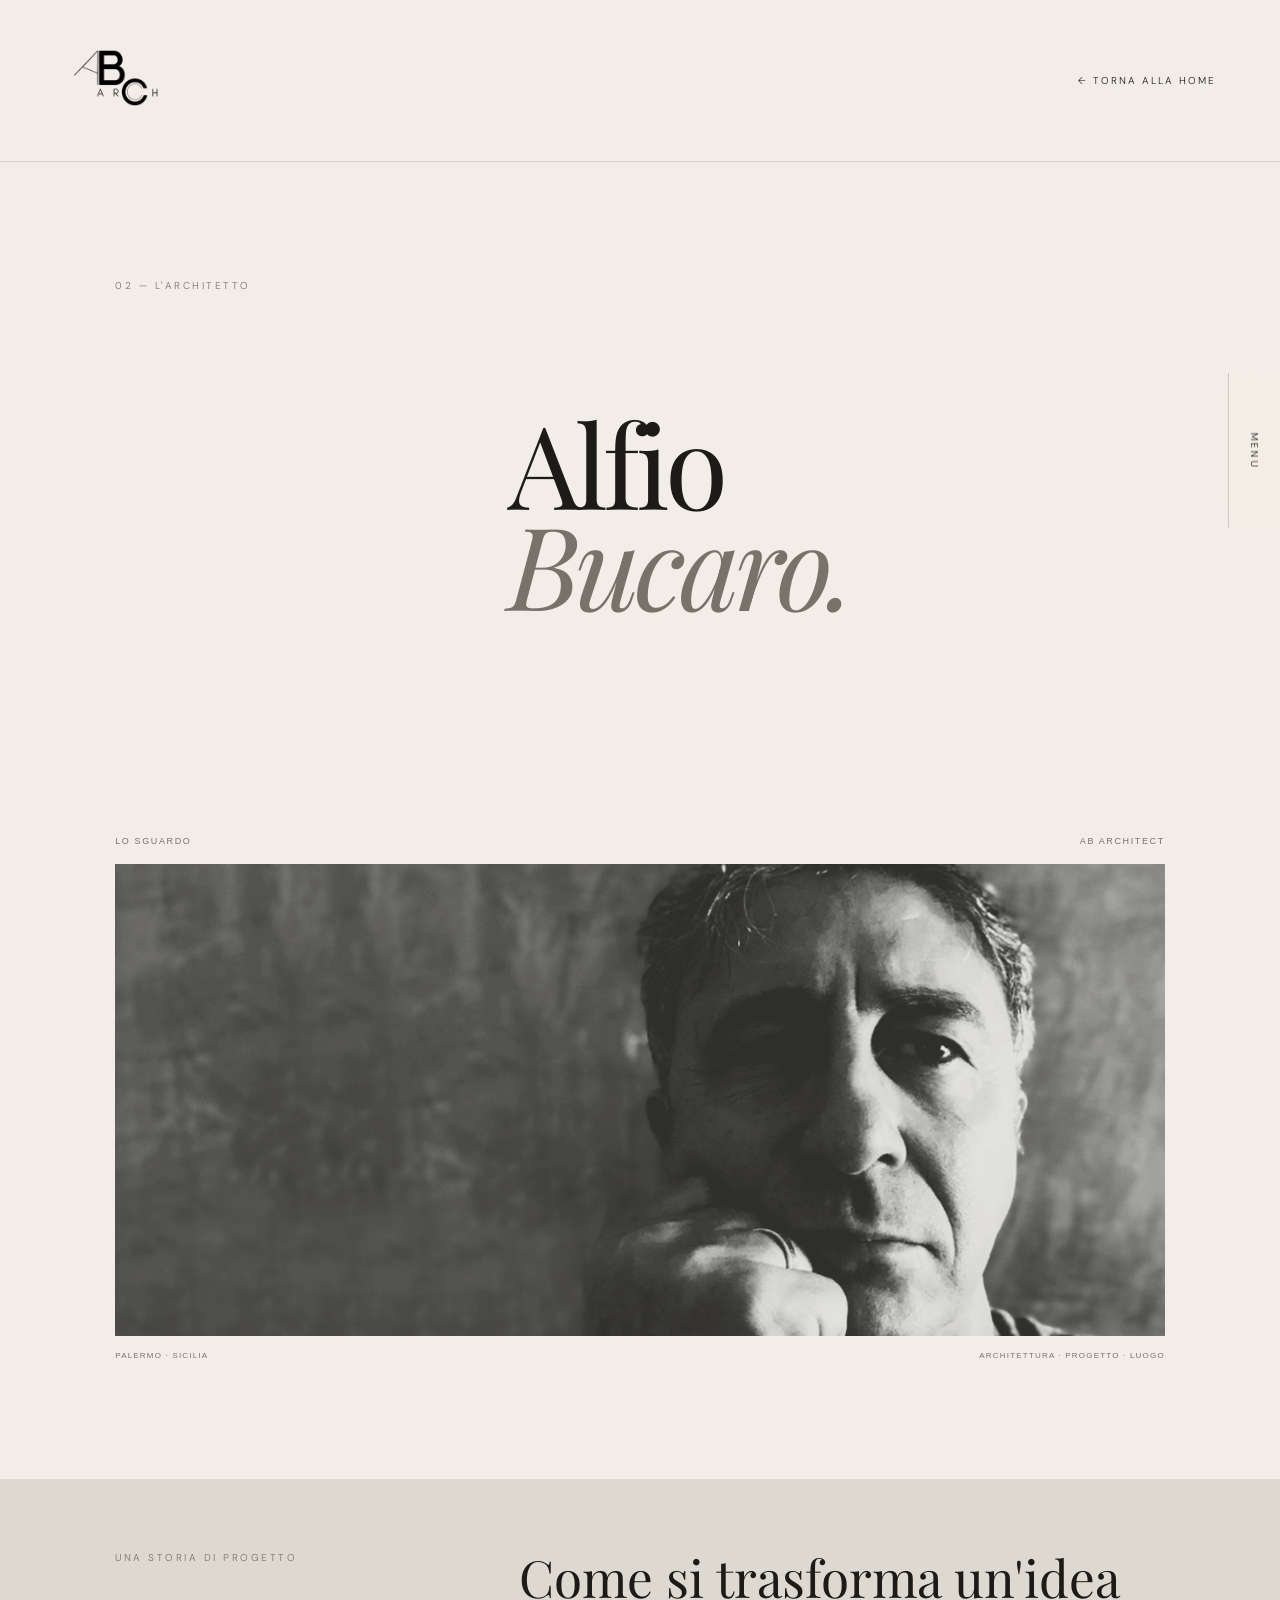
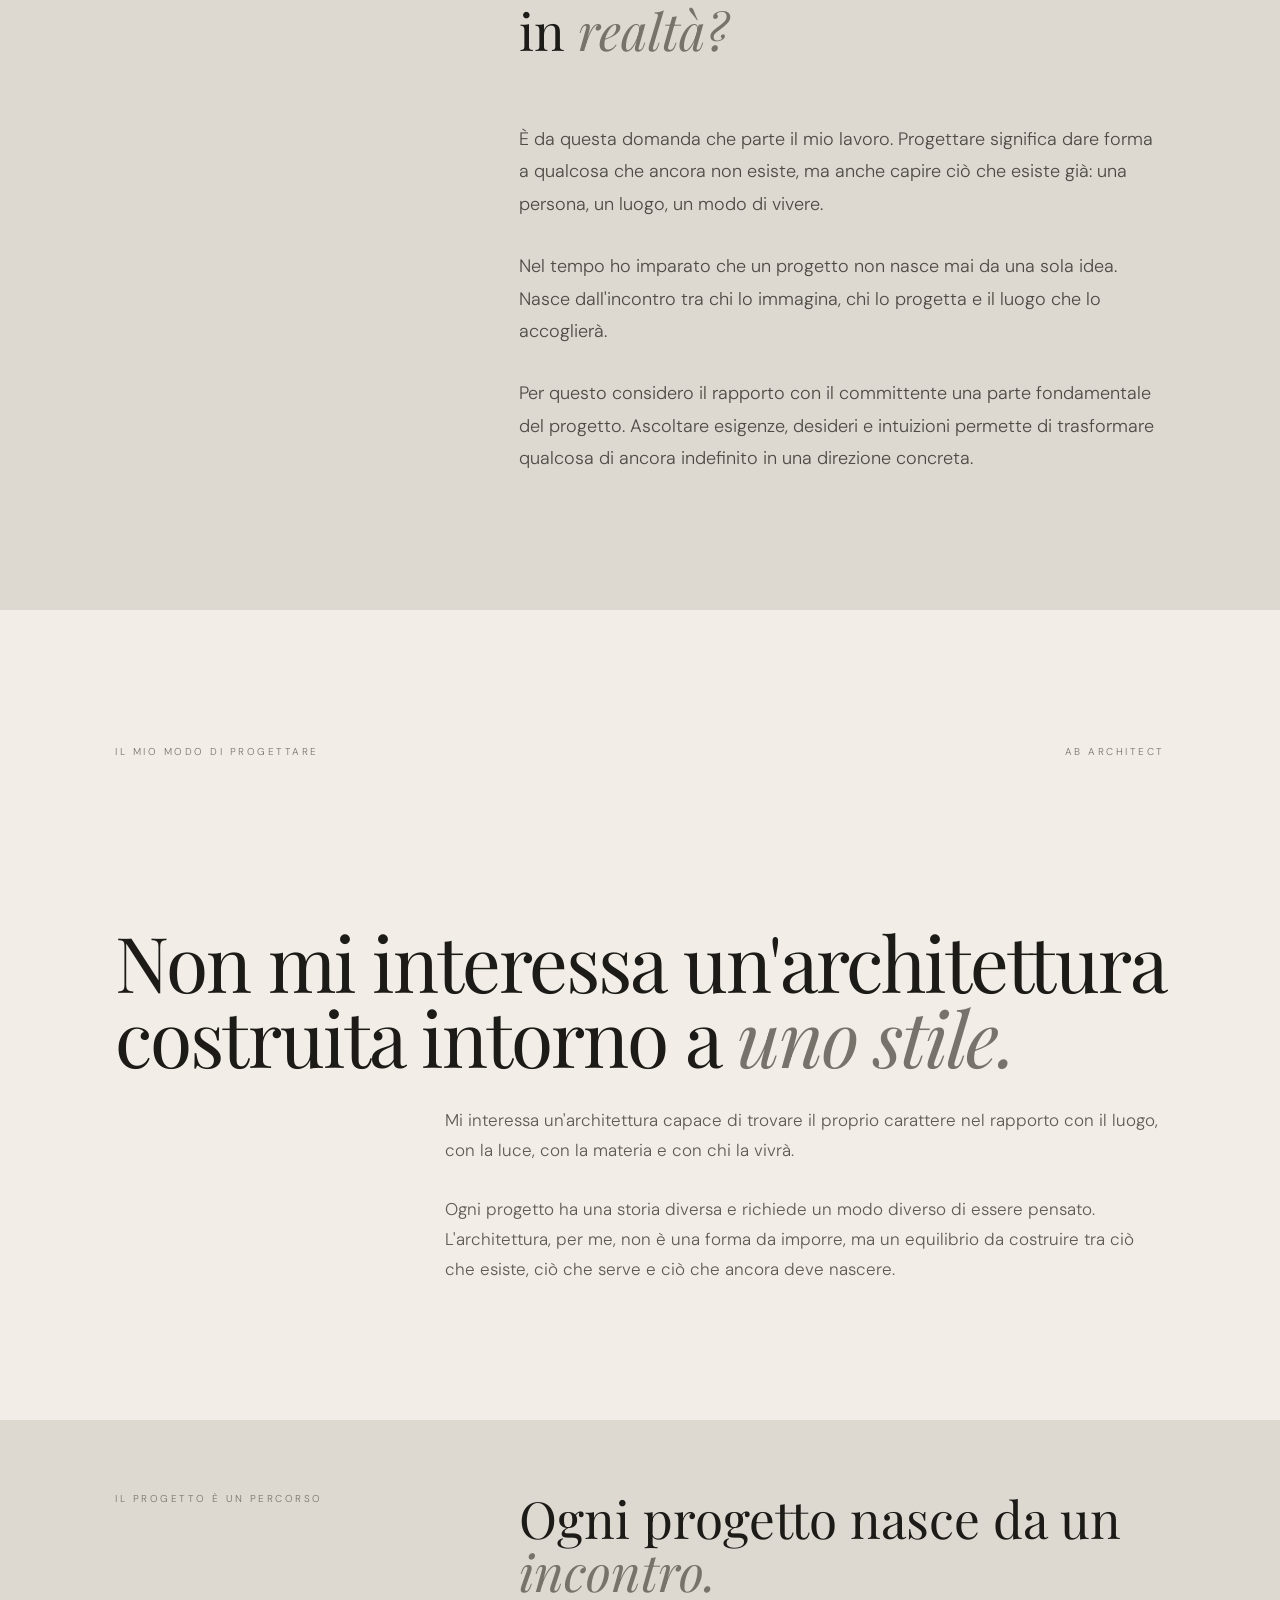
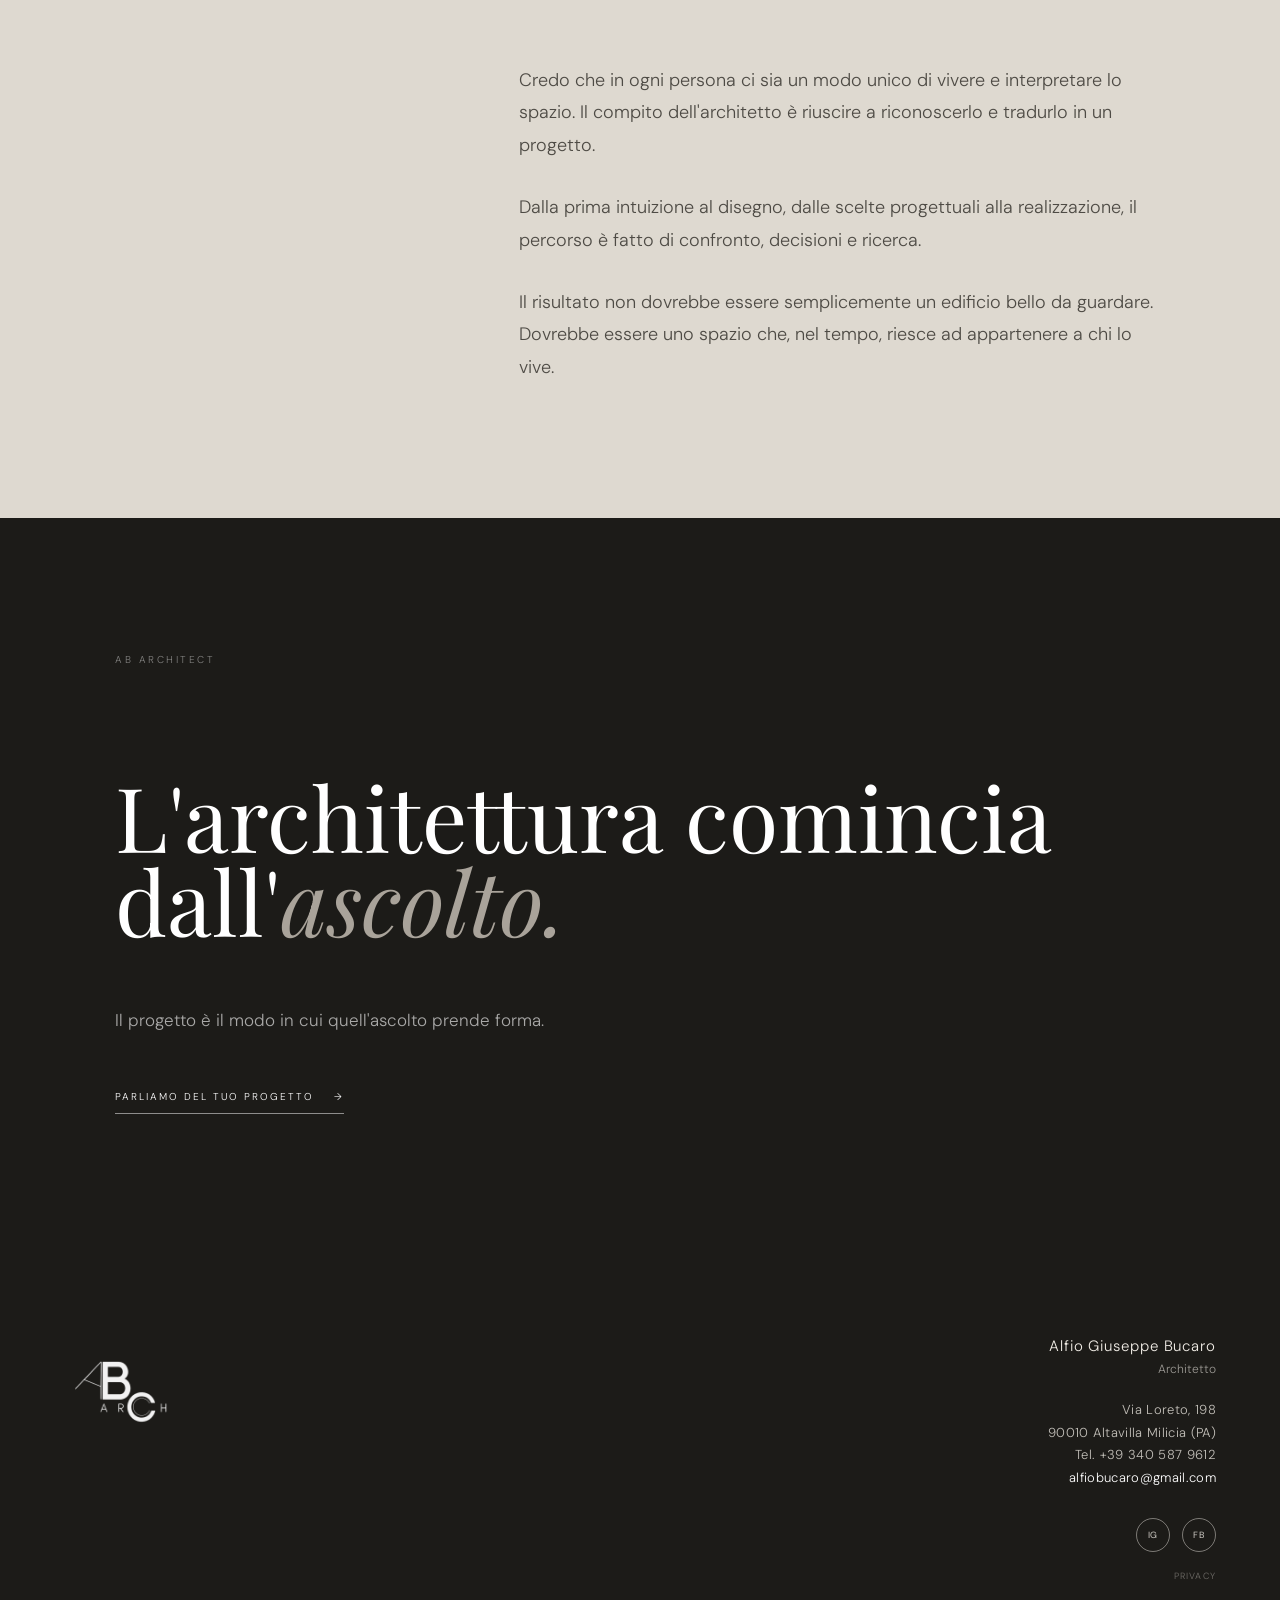
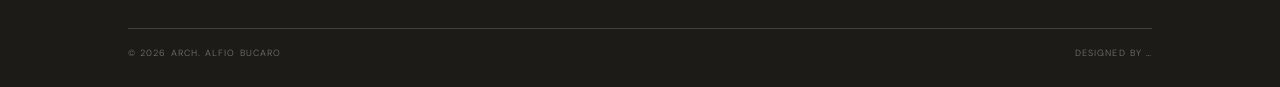
==== chi-siamo.html @ 50a1e9b9 "Add files via upload" ====
<!DOCTYPE html>

<html lang="it">

<head>

    <meta charset="UTF-8">

    <meta
        name="viewport"
        content="width=device-width, initial-scale=1.0"
    >

    <title>
        Alfio Bucaro — Architetto a Palermo | AB Architect
    </title>

    <meta
        name="description"
        content="Alfio Bucaro, architetto a Palermo. Il suo approccio alla progettazione nasce dall'ascolto, dal rapporto con il luogo e dalla ricerca di un'architettura pensata per chi la vive."
    >

    <meta
        name="keywords"
        content="Alfio Bucaro, architetto Palermo, architetto Sicilia, AB Architect, progettazione architettonica Palermo, architettura Sicilia"
    >

    <link
        rel="stylesheet"
        href="css/stile.css"
    >


    <style>

        /* =================================================
           PAGINA ALFIO
        ================================================= */

        .about-page {
            background: #f2eee7;
            color: #1c1b18;
        }


        /* =================================================
           HEADER
        ================================================= */

        .about-header {
            position: relative;
            z-index: 20;

            width: 100%;

            padding: 28px 5vw;

            display: flex;

            justify-content: space-between;
            align-items: center;

            border-bottom:
                1px solid rgba(28, 27, 24, 0.14);
        }


        .about-header-logo img {
            width: 105px;
            height: auto;
            display: block;
        }


        .about-header-back {
            font-size: 10px;

            letter-spacing: 0.2em;

            text-transform: uppercase;

            display: inline-flex;

            align-items: center;

            gap: 15px;

            transition:
                gap 0.35s ease;
        }


        .about-header-back:hover {
            gap: 22px;
        }


        /* =================================================
           INTRO
        ================================================= */

        .about-intro {
            min-height: 75vh;

            padding:
                13vh 9vw
                10vh;

            display: grid;

            grid-template-columns:
                0.75fr
                1.7fr;

            gap: 8vw;

            align-items: center;
        }


        .about-intro-index {
            align-self: start;
        }


        .about-intro-content {
            max-width: 1050px;
        }


        .about-intro-title {
            margin: 0;

            font-family:
                "Playfair Display",
                Georgia,
                serif;

            font-size:
                clamp(58px, 9vw, 135px);

            font-weight: 400;

            line-height: 0.88;

            letter-spacing: -0.045em;
        }


        .about-intro-title em {
            color: #77736b;

            font-weight: 400;
        }


        /* =================================================
           FOTO ARCHITETTO
        ================================================= */

        .about-portrait {
            padding:
                0 9vw
                13vh;

            background: #f2eee7;
        }


        .about-portrait-inner {
            width: 100%;

            max-width: 1180px;

            margin: 0 auto;
        }


        .about-portrait-label {
            margin-bottom: 18px;

            display: flex;

            align-items: center;

            justify-content: space-between;

            gap: 30px;

            font-family:
                Arial,
                sans-serif;

            font-size: 9px;

            line-height: 1;

            letter-spacing: 0.18em;

            text-transform: uppercase;

            color: #77736b;
        }


        .about-portrait-frame {
            position: relative;

            width: 100%;

            height: auto;

            overflow: hidden;

            background: #ded9d0;
        }


        .about-portrait-frame::after {
            content: "";

            position: absolute;

            inset: 0;

            background:
                rgba(242, 238, 231, 0.10);

            pointer-events: none;
        }


        .about-portrait-frame img {
            display: block;

            width: 100%;

            height: auto;

            max-height: 560px;

            object-fit: cover;

            object-position: center;

            opacity: 0.92;

            filter:
                saturate(0.82)
                contrast(0.97);

            transform: scale(1.01);
        }


        .about-portrait-caption {
            margin-top: 14px;

            display: flex;

            justify-content: space-between;

            gap: 30px;

            font-family:
                Arial,
                sans-serif;

            font-size: 8px;

            line-height: 1.4;

            letter-spacing: 0.15em;

            text-transform: uppercase;

            color: #77736b;
        }


        /* =================================================
           TESTO
        ================================================= */

        .about-story {
            padding:
                8vh 9vw
                15vh;

            display: grid;

            grid-template-columns:
                0.7fr
                1.5fr;

            gap: 8vw;

            background: #ded9d0;
        }


        .about-story-label {
            font-size: 10px;

            letter-spacing: 0.25em;

            color: #77736b;
        }


        .about-story-content {
            max-width: 820px;
        }


        .about-story-lead {
            margin: 0 0 65px;

            font-family:
                "Playfair Display",
                Georgia,
                serif;

            font-size:
                clamp(32px, 4vw, 58px);

            line-height: 1.05;

            font-weight: 400;
        }


        .about-story-lead em {
            color: #77736b;
        }


        .about-story-text {
            max-width: 680px;
        }


        .about-story-text p {
            margin: 0 0 30px;

            font-size: 18px;

            line-height: 1.8;

            color: #4e4b45;
        }


        .about-story-text p:last-child {
            margin-bottom: 0;
        }


        /* =================================================
           IDEA ARCHITETTONICA
        ================================================= */

        .about-philosophy {
            min-height: 90vh;

            padding:
                15vh 9vw;

            display: flex;

            flex-direction: column;

            justify-content: space-between;

            background: #f2eee7;
        }


        .about-philosophy-top {
            display: flex;

            justify-content: space-between;

            align-items: flex-start;
        }


        .about-philosophy-statement {
            max-width: 1050px;

            margin-top: 15vh;

            font-family:
                "Playfair Display",
                Georgia,
                serif;

            font-size:
                clamp(42px, 6vw, 88px);

            line-height: 0.98;

            font-weight: 400;

            letter-spacing: -0.025em;
        }


        .about-philosophy-statement em {
            color: #77736b;
        }


        .about-philosophy-bottom {
            max-width: 720px;

            margin-left: auto;

            font-size: 17px;

            line-height: 1.75;

            color: #5f5b53;
        }


        /* =================================================
           COLLABORAZIONE
        ================================================= */

        .about-story + .about-philosophy {
            margin-top: 0;
        }


        /* =================================================
           CHIUSURA
        ================================================= */

        .about-closing {
            padding:
                15vh 9vw
                17vh;

            background: #1c1b18;

            color: white;
        }


        .about-closing-inner {
            max-width: 1100px;

            margin: auto;
        }


        .about-closing-number {
            font-size: 10px;

            letter-spacing: 0.25em;

            color:
                rgba(255,255,255,0.45);
        }


        .about-closing-title {
            margin:
                12vh 0 7vh;

            max-width: 1000px;

            font-family:
                "Playfair Display",
                Georgia,
                serif;

            font-size:
                clamp(48px, 7vw, 105px);

            line-height: 0.94;

            font-weight: 400;
        }


        .about-closing-title em {
            color: #a9a39a;
        }


        .about-closing-text {
            max-width: 620px;

            font-size: 17px;

            line-height: 1.75;

            color:
                rgba(255,255,255,0.62);
        }


        .about-contact-link {
            display: inline-flex;

            align-items: center;

            gap: 20px;

            margin-top: 55px;

            padding-bottom: 10px;

            border-bottom:
                1px solid
                rgba(255,255,255,0.5);

            font-size: 10px;

            letter-spacing: 0.2em;

            text-transform: uppercase;

            transition:
                gap 0.4s ease;
        }


        .about-contact-link:hover {
            gap: 30px;
        }


        /* =================================================
           FOOTER
        ================================================= */

        .about-page footer {
            position: relative;
        }


        .footer-bottom {
            grid-column: 1 / -1;

            display: flex;

            justify-content: space-between;

            align-items: center;

            margin-top: 45px;

            padding-top: 18px;

            border-top:
                1px solid
                rgba(242, 238, 231, .18);

            font-size: 9px;

            letter-spacing: 0.12em;

            text-transform: uppercase;

            color:
                rgba(242, 238, 231, .42);
        }


        /* =================================================
           TABLET
        ================================================= */

        @media (max-width: 800px) {


            .about-header {
                padding:
                    24px 8vw;
            }


            .about-intro {
                min-height: auto;

                padding:
                    12vh 8vw
                    10vh;

                grid-template-columns: 1fr;

                gap: 55px;
            }


            .about-intro-title {
                font-size:
                    clamp(55px, 14vw, 90px);
            }


            /* FOTO */

            .about-portrait {
                padding:
                    0 8vw
                    10vh;
            }


            .about-portrait-label {
                margin-bottom: 14px;

                font-size: 8px;
            }


            .about-portrait-frame img {
                max-height: none;

                opacity: 0.92;
            }


            .about-portrait-caption {
                font-size: 7px;
            }


            /* STORY */

            .about-story {
                padding:
                    12vh 8vw
                    13vh;

                grid-template-columns: 1fr;

                gap: 55px;
            }


            .about-story-lead {
                margin-bottom: 50px;
            }


            /* PHILOSOPHY */

            .about-philosophy {
                min-height: auto;

                padding:
                    12vh 8vw
                    13vh;
            }


            .about-philosophy-statement {
                margin-top: 10vh;

                font-size:
                    clamp(42px, 10vw, 70px);
            }


            .about-philosophy-bottom {
                margin-top: 12vh;

                margin-left: 0;
            }


            /* CLOSING */

            .about-closing {
                padding:
                    12vh 8vw
                    14vh;
            }


            .about-closing-title {
                margin-top: 10vh;
            }


            /* FOOTER */

            .footer-bottom {
                flex-direction: column;

                align-items: flex-start;

                gap: 12px;
            }

        }


        /* =================================================
           MOBILE
        ================================================= */

        @media (max-width: 520px) {


            .about-header-logo img {
                width: 90px;
            }


            .about-intro {
                padding:
                    10vh 7vw
                    8vh;
            }


            .about-intro-title {
                font-size: 55px;
            }


            /* FOTO */

            .about-portrait {
                padding:
                    0 7vw
                    9vh;
            }


            .about-portrait-label {
                margin-bottom: 12px;

                font-size: 7px;

                letter-spacing: 0.13em;
            }


            .about-portrait-frame img {
                width: 100%;

                height: auto;

                opacity: 0.90;
            }


            .about-portrait-caption {
                margin-top: 11px;

                font-size: 7px;

                letter-spacing: 0.11em;
            }


            /* STORY */

            .about-story {
                padding:
                    10vh 7vw
                    11vh;
            }


            .about-story-lead {
                font-size: 34px;
            }


            .about-story-text p {
                font-size: 17px;
            }


            /* PHILOSOPHY */

            .about-philosophy {
                padding:
                    10vh 7vw
                    11vh;
            }


            .about-philosophy-statement {
                font-size: 45px;
            }


            .about-philosophy-bottom {
                font-size: 16px;
            }


            /* CLOSING */

            .about-closing {
                padding:
                    10vh 7vw
                    12vh;
            }


            .about-closing-title {
                font-size: 53px;
            }

        }

    </style>

</head>


<body class="about-page">


    <!-- =================================================
         MENU LATERALE
    ================================================= -->

    <button
        class="menu-trigger visible"
        id="menuTrigger"
        type="button"
        aria-label="Apri menu"
        aria-expanded="false"
    >

        <span>
            MENU
        </span>

    </button>


    <nav
        class="menu"
        id="menu"
        aria-label="Menu principale"
    >

        <div class="menu-inner">


            <div class="menu-top">

                <span>
                    AB ARCHITECT
                </span>


                <button
                    class="close"
                    id="closeMenu"
                    type="button"
                >
                    CHIUDI ×
                </button>

            </div>


            <div class="menu-links">

                <a href="progetti.html">
                    Progetti
                </a>


                <a href="chi-siamo.html">
                    Chi siamo
                </a>


                <a href="index.html#contact">
                    Contatti
                </a>

            </div>


            <div class="menu-bottom">

                <span>
                    AB ARCHITECT
                </span>


                <span>
                    PALERMO · SICILIA
                </span>

            </div>


        </div>

    </nav>



    <!-- =================================================
         HEADER
    ================================================= -->

    <header class="about-header">


        <a
            href="index.html"
            class="about-header-logo"
            aria-label="AB Architect — Home"
        >

            <img
                src="immagini/Logo_AB.png"
                alt="AB Architect"
            >

        </a>


        <a
            href="index.html"
            class="about-header-back"
        >

            ← Torna alla home

        </a>


    </header>



    <!-- =================================================
         CONTENUTO
    ================================================= -->

    <main>


        <!-- =================================================
             INTRO
        ================================================= -->

        <section class="about-intro">


            <div class="about-intro-index">

                <div class="section-number">
                    02 — L'ARCHITETTO
                </div>

            </div>


            <div class="about-intro-content">


                <h1 class="about-intro-title">

                    Alfio<br>

                    <em>Bucaro.</em>

                </h1>


            </div>


        </section>



        <!-- =================================================
             FOTO
        ================================================= -->

        <section class="about-portrait">


            <div class="about-portrait-inner">


                <div class="about-portrait-label">

                    <span>
                        LO SGUARDO
                    </span>

                    <span>
                        AB ARCHITECT
                    </span>

                </div>


                <div class="about-portrait-frame">

                    <img
                        src="immagini/Alfio_Bucaro.jpg"
                        alt="Alfio Bucaro, architetto"
                    >

                </div>


                <div class="about-portrait-caption">

                    <span>
                        Palermo · Sicilia
                    </span>

                    <span>
                        Architettura · Progetto · Luogo
                    </span>

                </div>


            </div>


        </section>



        <!-- =================================================
             STORIA
        ================================================= -->

        <section class="about-story">


            <div class="about-story-label">

                UNA STORIA DI PROGETTO

            </div>


            <div class="about-story-content">


                <p class="about-story-lead">

                    Come si trasforma un'idea
                    in <em>realtà?</em>

                </p>


                <div class="about-story-text">


                    <p>

                        È da questa domanda che parte il mio lavoro.

                        Progettare significa dare forma a qualcosa
                        che ancora non esiste, ma anche capire ciò
                        che esiste già: una persona, un luogo,
                        un modo di vivere.

                    </p>


                    <p>

                        Nel tempo ho imparato che un progetto
                        non nasce mai da una sola idea.

                        Nasce dall'incontro tra chi lo immagina,
                        chi lo progetta e il luogo che lo accoglierà.

                    </p>


                    <p>

                        Per questo considero il rapporto con il
                        committente una parte fondamentale del
                        progetto.

                        Ascoltare esigenze, desideri e intuizioni
                        permette di trasformare qualcosa di ancora
                        indefinito in una direzione concreta.

                    </p>


                </div>


            </div>


        </section>



        <!-- =================================================
             IDEA DI ARCHITETTURA
        ================================================= -->

        <section class="about-philosophy">


            <div class="about-philosophy-top">


                <div class="section-number">
                    IL MIO MODO DI PROGETTARE
                </div>


                <div class="section-number">
                    AB ARCHITECT
                </div>


            </div>


            <div class="about-philosophy-statement">

                Non mi interessa
                un'architettura costruita
                intorno a <em>uno stile.</em>

            </div>


            <p class="about-philosophy-bottom">

                Mi interessa un'architettura capace di trovare
                il proprio carattere nel rapporto con il luogo,
                con la luce, con la materia e con chi la vivrà.

                <br><br>

                Ogni progetto ha una storia diversa e richiede
                un modo diverso di essere pensato.

                L'architettura, per me, non è una forma da imporre,
                ma un equilibrio da costruire tra ciò che esiste,
                ciò che serve e ciò che ancora deve nascere.

            </p>


        </section>



        <!-- =================================================
             COLLABORAZIONE
        ================================================= -->

        <section class="about-story">


            <div class="about-story-label">

                IL PROGETTO È UN PERCORSO

            </div>


            <div class="about-story-content">


                <p class="about-story-lead">

                    Ogni progetto
                    nasce da un <em>incontro.</em>

                </p>


                <div class="about-story-text">


                    <p>

                        Credo che in ogni persona ci sia un modo
                        unico di vivere e interpretare lo spazio.

                        Il compito dell'architetto è riuscire a
                        riconoscerlo e tradurlo in un progetto.

                    </p>


                    <p>

                        Dalla prima intuizione al disegno,
                        dalle scelte progettuali alla realizzazione,
                        il percorso è fatto di confronto,
                        decisioni e ricerca.

                    </p>


                    <p>

                        Il risultato non dovrebbe essere semplicemente
                        un edificio bello da guardare.

                        Dovrebbe essere uno spazio che, nel tempo,
                        riesce ad appartenere a chi lo vive.

                    </p>


                </div>


            </div>


        </section>



        <!-- =================================================
             CHIUSURA
        ================================================= -->

        <section class="about-closing">


            <div class="about-closing-inner">


                <div class="about-closing-number">

                    AB ARCHITECT

                </div>


                <h2 class="about-closing-title">

                    L'architettura
                    comincia dall'<em>ascolto.</em>

                </h2>


                <p class="about-closing-text">

                    Il progetto è il modo in cui quell'ascolto
                    prende forma.

                </p>


                <a
                    href="index.html#contact"
                    class="about-contact-link"
                >

                    Parliamo del tuo progetto

                    <span>
                        →
                    </span>

                </a>


            </div>


        </section>


    </main>



    <!-- =================================================
         FOOTER
    ================================================= -->

    <footer>


        <!-- =================================================
             LOGO
        ================================================= -->

        <div class="footer-logo">

            <img
                src="immagini/Logo_AB.png"
                alt="AB Architect"
            >

        </div>



        <!-- =================================================
             CENTRO
        ================================================= -->

        <div class="footer-center">

        </div>



        <!-- =================================================
             CONTATTI
        ================================================= -->

        <div class="footer-right">


            <div class="footer-contact-name">

                Alfio Giuseppe Bucaro

            </div>


            <div class="footer-contact-role">

                Architetto

            </div>


            <div class="footer-contact-details">

                Via Loreto, 198<br>

                90010 Altavilla Milicia (PA)<br>

                Tel. +39 340 587 9612<br>

                <a href="mailto:alfiobucaro@gmail.com">
                    alfiobucaro@gmail.com
                </a>

            </div>



            <div class="footer-social">


                <a
                    href="https://www.instagram.com/alfiobucaroarchitetto"
                    target="_blank"
                    rel="noopener noreferrer"
                    aria-label="Instagram"
                >
                    IG
                </a>


                <a
                    href="https://www.facebook.com/bucaroalfio/"
                    target="_blank"
                    rel="noopener noreferrer"
                    aria-label="Facebook"
                >
                    FB
                </a>


            </div>



            <a
                href="privacy.html"
                class="footer-privacy"
            >
                Privacy
            </a>


        </div>



        <!-- =================================================
             COPYRIGHT
        ================================================= -->

        <div class="footer-bottom">


            <span>
                © 2026 Arch. Alfio Bucaro
            </span>


            <span>
                Designed by …
            </span>


        </div>


    </footer>



    <!-- =================================================
         JAVASCRIPT
    ================================================= -->

    <script src="js/script.js"></script>


</body>

</html>
---- css/stile.css ----
@import url('https://fonts.googleapis.com/css2?family=DM+Sans:wght@300;400;500&family=Playfair+Display:ital,wght@0,400;0,500;1,400&display=swap');

/* =========================================================
   AB ARCHITECT
   STYLE.CSS — VERSIONE DEFINITIVA
   ========================================================= */


/* =========================================================
   VARIABLES
   ========================================================= */

:root {
    --paper: #f2eee7;
    --ink: #1c1b18;
    --muted: #77736b;
    --line: rgba(28, 27, 24, 0.18);
    --white: #f8f6f1;
    --dark: #1c1b18;
}


/* =========================================================
   RESET
   ========================================================= */

* {
    margin: 0;
    padding: 0;
    box-sizing: border-box;
}

html {
    scroll-behavior: smooth;
}

body {
    background: var(--paper);
    color: var(--ink);
    font-family: "DM Sans", sans-serif;
    font-weight: 300;
    overflow-x: hidden;
}

body.menu-open {
    overflow: hidden;
}

a {
    color: inherit;
    text-decoration: none;
}

button {
    font: inherit;
}


/* =========================================================
   MENU TRIGGER
   ========================================================= */

.menu-trigger {
    position: fixed;
    z-index: 1000;

    right: 0;
    top: 50%;

    width: 52px;
    height: 155px;

    border: 0;
    border-left: 1px solid var(--line);

    background: rgba(242, 238, 231, 0.92);

    backdrop-filter: blur(10px);

    color: var(--ink);

    cursor: pointer;

    writing-mode: vertical-rl;

    letter-spacing: 0.22em;
    font-size: 10px;

    opacity: 0;
    visibility: hidden;
    pointer-events: none;

    transform: translateY(-50%) translateX(30px);

    transition:
        opacity 0.5s ease,
        visibility 0.5s ease,
        transform 0.5s ease,
        background 0.5s ease;
}

.menu-trigger.visible {
    opacity: 1;
    visibility: visible;
    pointer-events: auto;

    transform: translateY(-50%) translateX(0);
}

.menu-trigger span {
    display: inline-block;
    margin: auto;
}


/* =========================================================
   MENU
   ========================================================= */

.menu {
    position: fixed;
    z-index: 900;

    inset: 0;

    background: var(--dark);
    color: #f4f1eb;

    display: flex;
    align-items: center;

    transform: translateX(100%);

    transition:
        transform 0.8s cubic-bezier(0.77, 0, 0.18, 1);
}

.menu.open {
    transform: translateX(0);
}

.menu-inner {
    width: min(1200px, 88%);
    margin: auto;
}

.menu-top {
    display: flex;
    justify-content: space-between;
    align-items: center;

    margin-bottom: 80px;

    color: rgba(244, 241, 235, 0.55);

    font-size: 10px;
    letter-spacing: 0.2em;
    text-transform: uppercase;
}

.close {
    border: 0;
    background: none;

    color: white;

    cursor: pointer;
    font-size: 12px;
}

.menu-links {
    display: flex;
    flex-direction: column;
}

.menu-links a {
    position: relative;

    width: fit-content;

    font-family: "Playfair Display", serif;

    font-size: clamp(50px, 8vw, 110px);

    line-height: 0.95;

    padding: 8px 0;

    transform: translateX(8px);

    transition:
        transform 0.4s ease;
}

.menu-links a:hover {
    transform: translateX(20px);
}

.menu-links a::before {
    content: "";

    position: absolute;

    left: 0;
    bottom: 2px;

    width: 0;
    height: 1px;

    background: white;

    transition:
        width 0.5s ease;
}

.menu-links a:hover::before {
    width: 100%;
}

.menu-bottom {
    margin-top: 80px;

    display: flex;
    justify-content: space-between;

    font-size: 11px;

    color: rgba(244, 241, 235, 0.5);
}


/* =========================================================
   HERO HOME
   ========================================================= */

.opening .hero {
    position: sticky;
    top: 0;

    width: 100%;
    height: 100svh;
    min-height: 680px;

    z-index: 10;

    display: flex;
    align-items: center;
    justify-content: center;

    overflow: hidden;

    background: var(--dark);
    color: white;

    isolation: isolate;

    box-shadow:
        0 20px 60px rgba(0, 0, 0, 0.14);
}

.opening .hero .hero-image {
    position: absolute;
    inset: 0;

    width: 100%;
    height: 100%;

    display: block;

    object-fit: cover;
    object-position: center center;

    transform: scale(1.03);

    z-index: 0;

    animation:
        heroSlowMove
        18s
        ease-in-out
        infinite
        alternate;
}

@keyframes heroSlowMove {

    0% {
        transform:
            scale(1.03)
            translate3d(0, 0, 0);
    }

    100% {
        transform:
            scale(1.08)
            translate3d(-1%, -0.5%, 0);
    }
}

.hero-overlay {
    position: absolute;
    inset: 0;

    z-index: 1;

    pointer-events: none;

    background:
        linear-gradient(
            to bottom,
            rgba(20, 22, 20, 0.04) 0%,
            rgba(20, 22, 20, 0.08) 45%,
            rgba(20, 22, 20, 0.38) 100%
        );
}

.hero-content {
    position: relative;
    z-index: 2;

    width: 100%;
    max-width: 1500px;

    height: 100%;

    padding: 0 40px;

    text-align: center;

    display: flex;
    flex-direction: column;

    align-items: center;
    justify-content: center;
}

.eyebrow {
    font-family: "DM Sans", sans-serif;

    font-weight: 300;
    font-size: 10px;

    letter-spacing: 0.25em;
    text-transform: uppercase;

    color: rgba(255, 255, 255, 0.82);

    margin-bottom: 42px;
}

.hero-logo {
    width: clamp(190px, 25vw, 380px);
    height: auto;

    display: block;

    filter:
        brightness(0)
        invert(1);

    opacity: 0.97;
}

.motto {
    font-family:
        "Playfair Display",
        Georgia,
        serif;

    font-weight: 400;
    font-style: italic;

    font-size:
        clamp(22px, 2.35vw, 35px);

    line-height: 1.1;

    margin-top: 42px;

    color: rgba(255, 255, 255, 0.94);

    text-align: center;
}

.hero-scroll {
    position: absolute;

    z-index: 3;

    bottom: 35px;
    left: 50%;

    transform: translateX(-50%);

    display: flex;

    flex-direction: column;

    align-items: center;

    gap: 10px;

    font-size: 8px;

    letter-spacing: 0.24em;

    text-transform: uppercase;

    color: rgba(255, 255, 255, 0.78);
}

.scroll-line {
    width: 1px;
    height: 42px;

    background: rgba(255, 255, 255, 0.65);

    animation:
        scrollLine
        2s
        ease-in-out
        infinite;
}

@keyframes scrollLine {

    0% {
        transform: scaleY(0.2);
        transform-origin: top;
        opacity: 0.3;
    }

    50% {
        transform: scaleY(1);
        transform-origin: top;
        opacity: 1;
    }

    100% {
        transform: scaleY(0.2);
        transform-origin: bottom;
        opacity: 0.3;
    }
}

.opening .hero::after {
    content: "";

    position: absolute;

    left: 0;
    right: 0;
    bottom: 0;

    height: 220px;

    pointer-events: none;

    background:
        linear-gradient(
            to bottom,
            transparent,
            rgba(0, 0, 0, 0.25)
        );

    opacity: 0.55;

    z-index: 2;
}


/* =========================================================
   GENERIC
   ========================================================= */

.section-number {
    font-size: 10px;
    letter-spacing: 0.25em;
    color: var(--muted);
}


/* =========================================================
   INTRO
   ========================================================= */

.opening .intro {
    position: relative;
    z-index: 20;

    min-height: 100vh;

    padding: 15vh 9vw;

    display: grid;

    grid-template-columns:
        1fr
        1.5fr;

    gap: 8vw;

    align-items: center;

    background: var(--paper);

    box-shadow:
        0 -30px 80px rgba(28, 27, 24, 0.12);
}

.opening .intro::before {
    content: "";

    position: absolute;

    top: 0;

    left: 9vw;
    right: 9vw;

    height: 1px;

    background:
        rgba(28, 27, 24, 0.14);
}

.intro-title {
    font-family:
        "Playfair Display",
        serif;

    font-size:
        clamp(40px, 5.5vw, 82px);

    font-weight: 400;

    line-height: 0.98;
}

.intro-title em {
    font-weight: 400;
}

.intro-text {
    max-width: 620px;

    margin-top: 55px;

    font-size:
        clamp(19px, 1.9vw, 28px);

    line-height: 1.35;
}

.intro-text strong {
    font-weight: 400;
}


/* =========================================================
   ALFIO
   ========================================================= */

.alfio {
    position: relative;
    z-index: 20;

    min-height: 100vh;

    display: grid;

    grid-template-columns:
        48%
        52%;

    background: #ded9d0;
}

.alfio-image {
    min-height: 800px;

    overflow: hidden;
}

.alfio-image img {
    width: 100%;
    height: 100%;

    min-height: 800px;

    display: block;

    object-fit: cover;
    object-position: center;
}

.alfio-content {
    padding: 10vw 8vw;

    display: flex;
    flex-direction: column;
    justify-content: center;
}

.alfio-content .section-number {
    margin-bottom: 55px;
}

.alfio-name {
    font-family: "Playfair Display", serif;
    font-size: clamp(44px, 5vw, 76px);
    line-height: 0.92;
    margin-bottom: 40px;
    font-weight: 400;
    letter-spacing: -0.025em;
}

.alfio-copy {
    max-width: 500px;
    font-size: 16px;
    line-height: 1.75;
    color: #4e4b45;
    font-weight: 300;
}

/* =========================================================
   LINKS
   ========================================================= */

.text-link {
    display: inline-flex;

    align-items: center;

    gap: 20px;

    margin-top: 50px;

    width: fit-content;

    font-size: 11px;

    letter-spacing: 0.2em;

    text-transform: uppercase;

    border-bottom:
        1px solid var(--ink);

    padding-bottom: 10px;

    transition:
        gap 0.4s ease;
}

.text-link:hover {
    gap: 30px;
}


/* =========================================================
   VISION
   ========================================================= */

.vision {
    position: relative;
    z-index: 20;

    min-height: 100vh;

    padding: 13vh 9vw;

    display: flex;

    flex-direction: column;

    justify-content: space-between;

    background: var(--paper);
}

.vision-head {
    display: flex;

    justify-content: space-between;
}

.vision-statement {
    max-width: 1000px;

    margin-top: 15vh;

    font-family:
        "Playfair Display",
        serif;

    font-size:
        clamp(43px, 6.5vw, 98px);

    line-height: 0.98;
}

.vision-statement em {
    color: #77736b;
}

.vision-footer {
    display: flex;

    justify-content: space-between;

    font-size: 11px;

    color: var(--muted);

    margin-top: 12vh;
}


/* =========================================================
   PROJECTS
   ========================================================= */

.projects-preview {
    position: relative;
    z-index: 20;

    min-height: 100vh;

    padding: 14vh 9vw;

    background: var(--dark);

    color: white;
}

.projects-preview-inner {
    width: 100%;
}

.projects-preview .section-number {
    color:
        rgba(255, 255, 255, 0.45);
}

.projects-preview-grid {
    display: grid;

    grid-template-columns:
        1fr
        0.65fr;

    gap: 8vw;

    align-items: end;

    margin-top: 8vh;
}

.projects-preview-title {
    font-family:
        "Playfair Display",
        serif;

    font-size:
        clamp(55px, 8vw, 120px);

    line-height: 0.9;

    font-weight: 400;
}

.projects-preview-title em {
    color: #aaa49b;
}

.projects-preview-copy {
    max-width: 360px;

    padding-bottom: 10px;
}

.projects-preview-copy p {
    font-size: 16px;

    line-height: 1.7;

    color:
        rgba(255, 255, 255, 0.6);

    margin-bottom: 40px;
}

.project-link {
    display: inline-flex;

    align-items: center;

    gap: 18px;

    font-size: 10px;

    letter-spacing: 0.2em;

    text-transform: uppercase;

    border-bottom:
        1px solid rgba(255, 255, 255, 0.5);

    padding-bottom: 10px;

    transition:
        gap 0.4s ease;
}

.project-link:hover {
    gap: 28px;
}

.project-preview-image {
    display: block;

    position: relative;

    width: 100%;

    height: 70vh;

    min-height: 500px;

    margin-top: 10vh;

    overflow: hidden;
}

.project-preview-image img {
    width: 100%;
    height: 100%;

    display: block;

    object-fit: cover;

    transform: scale(1.035);

    transition:
        transform 1.2s
        cubic-bezier(.2, .7, .2, 1);
}

.project-preview-image:hover img {
    transform: scale(1.08);
}

.preview-overlay {
    position: absolute;

    left: 0;
    right: 0;
    bottom: 0;

    padding: 28px;

    display: flex;

    justify-content: space-between;

    align-items: center;

    background:
        linear-gradient(
            to top,
            rgba(0, 0, 0, 0.55),
            transparent
        );

    font-size: 11px;

    letter-spacing: 0.12em;

    text-transform: uppercase;
}


/* =========================================================
   STORIES
   ========================================================= */

.stories {
    position: relative;
    z-index: 20;

    background: var(--paper);

    color: var(--ink);

    padding:
        150px 7vw
        170px;
}

.stories > .section-number {
    font-size: 10px;

    letter-spacing: .25em;

    text-transform: uppercase;

    color: var(--muted);
}

.stories-head {
    margin-top: 55px;

    display: grid;

    grid-template-columns:
        1.5fr
        .5fr;

    gap: 8vw;

    align-items: end;
}

.stories-title {
    margin: 0;

    font-family:
        "Playfair Display",
        Georgia,
        serif;

    font-size:
        clamp(65px, 8vw, 120px);

    line-height: .86;

    font-weight: 400;

    letter-spacing: -.04em;
}

.stories-title em {
    color: var(--muted);

    font-weight: 400;
}

.stories-intro {
    max-width: 290px;

    margin: 0 0 8px;

    font-size: 13px;

    line-height: 1.75;

    color: #66625b;
}

.instagram-grid {
    margin-top: 90px;

    display: grid;

    grid-template-columns:
        repeat(3, 1fr);

    gap: 32px;

    align-items: start;
}

.instagram-story {
    min-width: 0;
}

.instagram-card {
    display: block;

    text-decoration: none;

    color: inherit;
}

.instagram-image {
    position: relative;

    width: 100%;

    aspect-ratio: 9 / 16;

    overflow: hidden;

    background: #d8d2c8;
}

.instagram-image img {
    width: 100%;
    height: 100%;

    display: block;

    object-fit: cover;

    transform: scale(1.045);

    transition:
        transform 1s
        cubic-bezier(.2,.7,.2,1);
}

.instagram-card:hover .instagram-image img {
    transform: scale(1.08);
}

.instagram-play {
    position: absolute;

    left: 50%;
    top: 50%;

    width: 58px;
    height: 58px;

    transform:
        translate(-50%, -50%);

    border:
        1px solid
        rgba(255,255,255,.8);

    border-radius: 50%;

    display: flex;

    align-items: center;
    justify-content: center;

    background:
        rgba(20,20,18,.14);

    backdrop-filter:
        blur(5px);

    color: white;

    z-index: 2;

    transition:
        transform .5s
        cubic-bezier(.2,.7,.2,1),
        background .4s ease;
}

.instagram-card:hover .instagram-play {
    transform:
        translate(-50%, -50%)
        scale(1.12);

    background:
        rgba(20,20,18,.28);
}

.instagram-play span {
    font-size: 17px;

    line-height: 1;
}

.instagram-caption {
    margin-top: 18px;

    padding-top: 14px;

    border-top:
        1px solid
        rgba(28,27,24,.18);

    display: flex;

    justify-content: space-between;

    align-items: center;
}

.instagram-number {
    font-size: 10px;

    letter-spacing: .22em;

    color: var(--muted);
}

.instagram-label {
    font-size: 9px;

    letter-spacing: .17em;

    text-transform: uppercase;

    color: #5f5b54;
}


/* =========================================================
   PRIMA DI INIZIARE
   ========================================================= */

.why {
    position: relative;
    z-index: 20;

    min-height: 100vh;

    padding: 14vh 9vw;

    background: #d8d3ca;
}

.why-title {
    font-family:
        "Playfair Display",
        serif;

    font-size:
        clamp(52px, 7.2vw, 108px);

    line-height: 0.95;

    margin:
        35px 0 90px;
}

.questions {
    border-top:
        1px solid var(--line);
}

.question {
    border-bottom:
        1px solid var(--line);
}

.question-button {
    width: 100%;

    border: 0;

    background: none;

    padding: 32px 0;

    display: flex;

    justify-content: space-between;

    align-items: center;

    text-align: left;

    cursor: pointer;

    font-family:
        "Playfair Display",
        serif;

    font-size:
        clamp(23px, 2.8vw, 42px);

    color: var(--ink);
}

.plus {
    font-family:
        "DM Sans",
        sans-serif;

    font-size: 25px;

    font-weight: 300;

    transition:
        transform 0.4s ease;
}

.question.open .plus {
    transform: rotate(45deg);
}

.answer {
    max-height: 0;

    overflow: hidden;

    transition:
        max-height 0.7s ease;
}

.answer p {
    max-width: 700px;

    padding-bottom: 35px;

    font-size: 17px;

    line-height: 1.7;

    color: #5f5b53;
}


/* =========================================================
   CTA HOME
   ========================================================= */

.cta {
    position: relative;
    z-index: 20;

    min-height: 90vh;

    background: var(--dark);

    color: white;

    display: flex;

    align-items: center;

    justify-content: center;

    text-align: center;

    padding: 10vh 7vw;
}

.cta-inner {
    max-width: 1000px;
}

.cta-small {
    font-size: 10px;

    letter-spacing: 0.25em;

    text-transform: uppercase;

    color:
        rgba(255, 255, 255, 0.45);

    margin-bottom: 40px;
}

.cta-title {
    font-family:
        "Playfair Display",
        serif;

    font-size:
        clamp(52px, 7.2vw, 108px);

    line-height: 0.95;
}

.cta-title em {
    color: #a9a39a;
}

.cta-button {
    display: inline-block;

    margin-top: 60px;

    border:
        1px solid white;

    padding:
        18px 32px;

    font-size: 10px;

    letter-spacing: 0.2em;

    text-transform: uppercase;

    background: transparent;

    color: white;

    transition:
        background .4s ease,
        color .4s ease;
}

.cta-button:hover {
    background: white;

    color: var(--ink);
}


/* =========================================================
   FOOTER
   ========================================================= */

footer {
    position: relative;
    z-index: 20;

    width: 100%;

    display: grid;

    grid-template-columns:
        1fr
        1.2fr
        1fr;

    gap: 60px;

    padding:
        70px
        5vw
        105px;

    background: var(--dark);

    color: var(--paper);

    align-items: start;
}


/* LOGO */

.footer-logo {
    display: flex;

    align-items: flex-start;

    justify-content: flex-start;
}

.footer-logo img {
    width: 115px;

    height: auto;

    display: block;

    filter:
        brightness(0)
        invert(1);

    opacity: .95;
}


/* CENTRO — VOLUTAMENTE VUOTO */

.footer-center {
    min-height: 1px;
}


/* DESTRA */

.footer-right {
    display: flex;

    flex-direction: column;

    align-items: flex-end;

    text-align: right;
}

.footer-contact-name {
    font-size: 15px;

    letter-spacing: .06em;

    line-height: 1.3;
}

.footer-contact-role {
    margin-top: 4px;

    font-size: 12px;

    color:
        rgba(242, 238, 231, .6);
}

.footer-contact-details {
    margin-top: 22px;

    font-size: 13px;

    line-height: 1.75;

    letter-spacing: .025em;

    color:
        rgba(242, 238, 231, .78);
}

.footer-contact-details a {
    color: #fff;

    text-decoration: none;

    transition:
        color .3s ease;
}


/* SOCIAL */

.footer-social {
    display: flex;

    justify-content: flex-end;

    align-items: center;

    gap: 12px;

    margin-top: 28px;
}

.footer-social a {
    width: 34px;
    height: 34px;

    display: flex;

    align-items: center;
    justify-content: center;

    border:
        1px solid
        rgba(242, 238, 231, .45);

    border-radius: 50%;

    color:
        rgba(242, 238, 231, .85);

    font-size: 9px;

    font-weight: 400;

    letter-spacing: .08em;

    transition:
        background .35s ease,
        color .35s ease,
        border-color .35s ease,
        transform .35s ease;
}

.footer-social a:hover {
    background: var(--paper);

    color: var(--ink);

    border-color: var(--paper);

    transform: translateY(-2px);
}


/* PRIVACY */

.footer-privacy {
    margin-top: 18px;

    font-size: 9px;

    letter-spacing: .13em;

    text-transform: uppercase;

    color:
        rgba(242, 238, 231, .4);

    text-decoration: none;

    transition:
        color .3s ease;
}

.footer-privacy:hover {
    color:
        rgba(242, 238, 231, .8);
}


/* FOOTER BOTTOM */

.footer-bottom {
    position: absolute;

    left: 5vw;
    right: 5vw;

    bottom: 28px;

    padding-top: 18px;

    border-top:
        1px solid
        rgba(242, 238, 231, .18);

    font-size: 9px;

    letter-spacing: .13em;

    text-transform: uppercase;

    color:
        rgba(242, 238, 231, .4);

    text-align: center;
}


/* =========================================================
   SCROLL REVEAL
   ========================================================= */

.alfio-name,
.alfio-copy,
.vision-statement,
.project,
.story,
.why-title {
    opacity: 0;

    transform:
        translateY(35px);

    transition:
        opacity 1s ease,
        transform 1s cubic-bezier(.2, .7, .2, 1);
}

.reveal {
    opacity: 1 !important;

    transform:
        translateY(0) !important;
}


/* =========================================================
   CONTATTI
   ========================================================= */

.contact-page {
    background: var(--paper);

    color: var(--ink);
}


/* HERO CONTATTI */

.contact-hero {
    min-height: 85vh;

    padding:
        150px
        9vw
        110px;

    display: flex;

    flex-direction: column;

    justify-content: space-between;

    border-bottom:
        1px solid var(--line);
}

.contact-number {
    font-size: 10px;

    letter-spacing: .25em;

    color: var(--muted);
}

.contact-hero-content {
    display: grid;

    grid-template-columns:
        1.4fr
        .6fr;

    gap: 8vw;

    align-items: end;

    margin-top: 20vh;
}

.contact-hero h1 {
    margin: 0;

    font-family:
        "Playfair Display",
        Georgia,
        serif;

    font-size:
        clamp(65px, 9vw, 135px);

    line-height: .88;

    font-weight: 400;

    letter-spacing: -.04em;
}

.contact-hero h1 em {
    color: var(--muted);

    font-weight: 400;
}

.contact-hero-content p {
    max-width: 330px;

    margin-bottom: 8px;

    font-size: 15px;

    line-height: 1.75;

    color: #5f5b54;
}


/* =========================================================
   DETTAGLI CONTATTI
   ========================================================= */

.contact-details {
    padding:
        120px
        9vw
        150px;
}

.contact-details-label {
    display: flex;

    justify-content: space-between;

    padding-bottom: 25px;

    border-bottom:
        1px solid var(--line);

    font-size: 10px;

    letter-spacing: .22em;

    color: var(--muted);
}

.contact-details-grid {
    display: grid;

    grid-template-columns:
        repeat(2, 1fr);

    column-gap: 10vw;
}

.contact-block {
    padding:
        55px 0;

    border-bottom:
        1px solid var(--line);
}

.contact-label {
    display: block;

    margin-bottom: 22px;

    font-size: 10px;

    letter-spacing: .2em;

    text-transform: uppercase;

    color: var(--muted);
}

.contact-value {
    font-family:
        "Playfair Display",
        Georgia,
        serif;

    font-size:
        clamp(23px, 2.5vw, 34px);

    line-height: 1.2;

    font-weight: 400;

    text-decoration: underline;

    text-underline-offset: 7px;
}

.contact-email {
    font-size:
        clamp(20px, 2.2vw, 30px);
}

address {
    font-style: normal;

    text-decoration: none;
}


/* =========================================================
   SOCIAL CONTATTI
   ========================================================= */

.contact-social {
    display: flex;

    flex-direction: column;

    gap: 12px;
}

.contact-social a {
    width: fit-content;

    font-family:
        "Playfair Display",
        Georgia,
        serif;

    font-size:
        clamp(23px, 2.5vw, 34px);

    line-height: 1.2;

    text-decoration: underline;

    text-underline-offset: 7px;
}


/* =========================================================
   CTA CONTATTI
   ========================================================= */

.contact-cta {
    min-height: 75vh;

    padding:
        100px 7vw;

    background: var(--dark);

    color: white;

    display: flex;

    flex-direction: column;

    align-items: center;

    justify-content: center;

    text-align: center;
}

.contact-cta-small {
    margin-bottom: 40px;

    font-size: 10px;

    letter-spacing: .25em;

    text-transform: uppercase;

    color:
        rgba(255,255,255,.45);
}

.contact-cta h2 {
    margin: 0;

    font-family:
        "Playfair Display",
        Georgia,
        serif;

    font-size:
        clamp(58px, 8vw, 120px);

    line-height: .9;

    font-weight: 400;

    letter-spacing: -.035em;
}

.contact-cta h2 em {
    color: #a9a39a;

    font-weight: 400;
}

.contact-cta-button {
    margin-top: 60px;

    padding:
        18px 30px;

    border:
        1px solid
        rgba(255,255,255,.55);

    font-size: 10px;

    letter-spacing: .2em;

    text-transform: uppercase;

    background: transparent;

    color: white;

    transition:
        background .4s ease,
        color .4s ease;
}

.contact-cta-button:hover {
    background: white;

    color: var(--ink);
}


/* =========================================================
   HEADER PAGINE INTERNE
   CHI SIAMO · PROGETTI · CONTATTI · PRIVACY
========================================================= */

.inner-header {
    position: relative;
    z-index: 50;

    width: 100%;

    padding: 34px 5vw;

    display: flex;
    align-items: center;
    justify-content: space-between;

    background: var(--paper);
    color: var(--ink);

    border-bottom: 1px solid var(--line);
}


/* =========================================================
   LOGO
========================================================= */

.inner-header-logo {
    display: block;
}

.inner-header-logo img {
    display: block;

    width: 92px;
    height: auto;
}


/* =========================================================
   TORNA INDIETRO
========================================================= */

.inner-header-back {
    display: inline-flex;
    align-items: center;

    font-size: 9px;
    font-weight: 400;

    letter-spacing: .18em;
    text-transform: uppercase;

    color: var(--ink);

    transition:
        opacity .3s ease,
        transform .3s ease;
}

.inner-header-back:hover {
    opacity: .55;
    transform: translateX(-4px);
}

/* =========================================================
   TABLET
   ========================================================= */

@media (max-width: 800px) {

    /* MENU */

    .menu-trigger {
        width: 34px;
        height: 125px;
    }

    .menu-links a {
        font-size:
            clamp(45px, 13vw, 80px);
    }

    .menu-bottom {
        flex-direction: column;
        gap: 10px;
    }


    /* HERO */

    .opening .hero {
        height: 100svh;
        min-height: 620px;
    }

    .hero-content {
        padding:
            0 25px;
    }

    .hero-logo {
        width:
            min(560px, 82vw);
    }

    .eyebrow {
        font-size: 8px;

        letter-spacing: 0.22em;

        margin-bottom: 32px;
    }

    .motto {
        font-size: 20px;

        margin-top: 32px;

        padding: 0 10px;
    }


    /* INTRO */

    .opening .intro {
        min-height: 100svh;

        padding:
            14vh 8vw;

        grid-template-columns:
            1fr;

        gap: 50px;
    }

    .opening .intro::before {
        left: 8vw;
        right: 8vw;
    }

    .intro-title {
        font-size:
            clamp(38px, 9vw, 58px);
    }

    .intro-text {
        font-size: 19px;

        margin-top: 40px;
    }


    /* ALFIO */

    .alfio {
        grid-template-columns:
            1fr;
    }

    .alfio-image {
        min-height: 60vh;
    }

    .alfio-image img {
        min-height: 60vh;
    }

    .alfio-content {
        padding:
            12vh 8vw;
    }

    .alfio-name {
        font-size:
            clamp(50px, 12vw, 70px);
    }


    /* VISION */

    .vision {
        padding:
            12vh 8vw;
    }

    .vision-statement {
        font-size:
            clamp(40px, 10vw, 65px);

        margin-top: 10vh;
    }

    .vision-footer {
        flex-direction: column;

        gap: 15px;
    }


    /* PROJECTS */

    .projects-preview {
        padding:
            12vh 8vw;
    }

    .projects-preview-grid {
        grid-template-columns:
            1fr;

        gap: 50px;

        margin-top: 7vh;
    }

    .projects-preview-title {
        font-size:
            clamp(50px, 12vw, 75px);
    }

    .projects-preview-copy {
        max-width: 100%;
    }

    .project-preview-image {
        height: 60vh;

        min-height: 420px;

        margin-top: 8vh;
    }


    /* STORIES */

    .stories {
        padding:
            110px 7vw
            120px;
    }

    .stories-head {
        grid-template-columns:
            1fr;

        gap: 35px;
    }

    .stories-intro {
        max-width: 400px;
    }

    .instagram-grid {
        margin-top: 65px;

        grid-template-columns:
            repeat(2, 1fr);

        gap: 26px;
    }


    /* WHY */

    .why {
        padding:
            12vh 8vw;
    }

    .why-title {
        font-size:
            clamp(50px, 12vw, 70px);
    }


    /* CTA */

    .cta-title {
        font-size:
            clamp(50px, 12vw, 70px);
    }


    /* FOOTER */

    footer {
        grid-template-columns:
            1fr;

        gap: 35px;

        padding:
            55px 8vw
            110px;
    }

    .footer-logo img {
        width: 105px;
    }

    .footer-center {
        display: none;
    }

    .footer-right {
        align-items: flex-start;

        text-align: left;
    }

    .footer-contact-details {
        margin-top: 18px;
    }

    .footer-social {
        justify-content: flex-start;
    }

    .footer-privacy {
        margin-top: 18px;
    }

    .footer-bottom {
        left: 8vw;
        right: 8vw;
    }


    /* CONTATTI */

    .contact-hero {
        min-height: 78vh;

        padding:
            120px
            8vw
            90px;
    }

    .contact-hero-content {
        grid-template-columns:
            1fr;

        gap: 45px;

        margin-top: 15vh;
    }

    .contact-hero h1 {
        font-size:
            clamp(58px, 14vw, 85px);
    }

    .contact-hero-content p {
        max-width: 420px;

        font-size: 16px;
    }

    .contact-details {
        padding:
            90px 8vw
            110px;
    }

    .contact-details-grid {
        grid-template-columns:
            1fr;
    }

    .contact-block {
        padding: 40px 0;
    }

    .contact-cta {
        min-height: 65vh;
    }

    .contact-cta h2 {
        font-size:
            clamp(55px, 13vw, 80px);
    }
}


/* =========================================================
   MOBILE
   ========================================================= */

@media (max-width: 520px) {

    /* MENU */

    .menu-trigger {
        width: 32px;
        height: 115px;
    }

    .menu-inner {
        width: 84%;
    }

    .menu-top {
        margin-bottom: 55px;
    }

    .menu-links a {
        font-size: 52px;
    }


    /* HERO */

    .opening .hero {
        height: 100svh;
        min-height: 650px;
    }

    .hero-content {
        padding:
            0 18px;
    }

    .hero-logo {
        width: 86vw;
    }

    .eyebrow {
        font-size: 7px;

        letter-spacing: 0.18em;

        margin-bottom: 28px;
    }

    .motto {
        font-size: 18px;

        margin-top: 28px;
    }

    .hero-scroll {
        bottom: 25px;

        font-size: 7px;

        gap: 8px;
    }

    .scroll-line {
        height: 35px;
    }


    /* INTRO */

    .opening .intro {
        padding:
            12vh 7vw;
    }

    .intro-title {
        font-size: 43px;
    }

    .intro-text {
        font-size: 19px;
    }


    /* ALFIO */

    .alfio-content {
        padding:
            10vh 7vw;
    }

    .alfio-name {
        font-size: 60px;
    }


    /* VISION */

    .vision {
        padding:
            10vh 7vw;
    }

    .vision-statement {
        font-size: 45px;
    }


    /* PROJECTS */

    .projects-preview {
        padding:
            10vh 7vw;
    }

    .projects-preview-title {
        font-size: 56px;
    }

    .project-preview-image {
        min-height: 420px;

        height: 55vh;
    }


    /* STORIES */

    .stories {
        padding:
            90px 6vw
            100px;
    }

    .stories-head {
        margin-top: 40px;
    }

    .stories-title {
        font-size: 57px;
    }

    .stories-intro {
        font-size: 13px;
    }

    .instagram-grid {
        margin-top: 55px;

        grid-template-columns:
            1fr;

        gap: 50px;
    }

    .instagram-image {
        max-width: 390px;

        margin: 0 auto;
    }

    .instagram-caption {
        max-width: 390px;

        margin-left: auto;
        margin-right: auto;
    }


    /* WHY */

    .why {
        padding:
            10vh 7vw;
    }

    .why-title {
        font-size: 56px;
    }

    .question-button {
        font-size: 24px;

        gap: 20px;
    }


    /* CTA */

    .cta {
        min-height: 75vh;

        padding:
            9vh 7vw;
    }

    .cta-title {
        font-size: 54px;
    }


    /* FOOTER */

    footer {
        padding:
            45px 7vw
            110px;
    }

    .footer-logo img {
        width: 100px;
    }

    .footer-contact-details {
        font-size: 12px;
    }

    .footer-bottom {
        left: 7vw;
        right: 7vw;

        line-height: 1.6;
    }


    /* CONTATTI */

    .contact-hero {
        min-height: 75vh;

        padding:
            100px
            7vw
            75px;
    }

    .contact-hero h1 {
        font-size: 57px;
    }

    .contact-hero-content p {
        font-size: 15px;
    }

    .contact-details {
        padding:
            75px 7vw
            90px;
    }

    .contact-details-label {
        font-size: 8px;
    }

    .contact-value,
    .contact-social a {
        font-size: 25px;
    }

    .contact-email {
        font-size: 20px;

        word-break: break-word;
    }

    .contact-cta {
        min-height: 60vh;

        padding:
            80px 7vw;
    }

    .contact-cta h2 {
        font-size: 52px;
    }

    .contact-cta-button {
        margin-top: 45px;
    }
}


/* =========================================================
   SMALL MOBILE
   ========================================================= */

@media (max-width: 480px) {

    .menu-trigger {
        width: 32px;
        height: 115px;
    }

    .hero-logo {
        width: 86vw;
    }

    .motto {
        font-size: 18px;
    }

    .intro-title {
        font-size: 43px;
    }

    .alfio-name {
        font-size: 60px;
    }

    .vision-statement {
        font-size: 45px;
    }

    .projects-preview-title {
        font-size: 56px;
    }

    .stories-title,
    .why-title {
        font-size: 56px;
    }

    .cta-title {
        font-size: 54px;
    }

    .contact-hero h1 {
        font-size: 57px;
    }

    .contact-cta h2 {
        font-size: 52px;
    }

.inner-header {
    padding: 23px 7vw;
}

.inner-header-logo img {
    width: 76px;
}

.inner-header-back {
    font-size: 7px;
    letter-spacing: .12em;
}

}
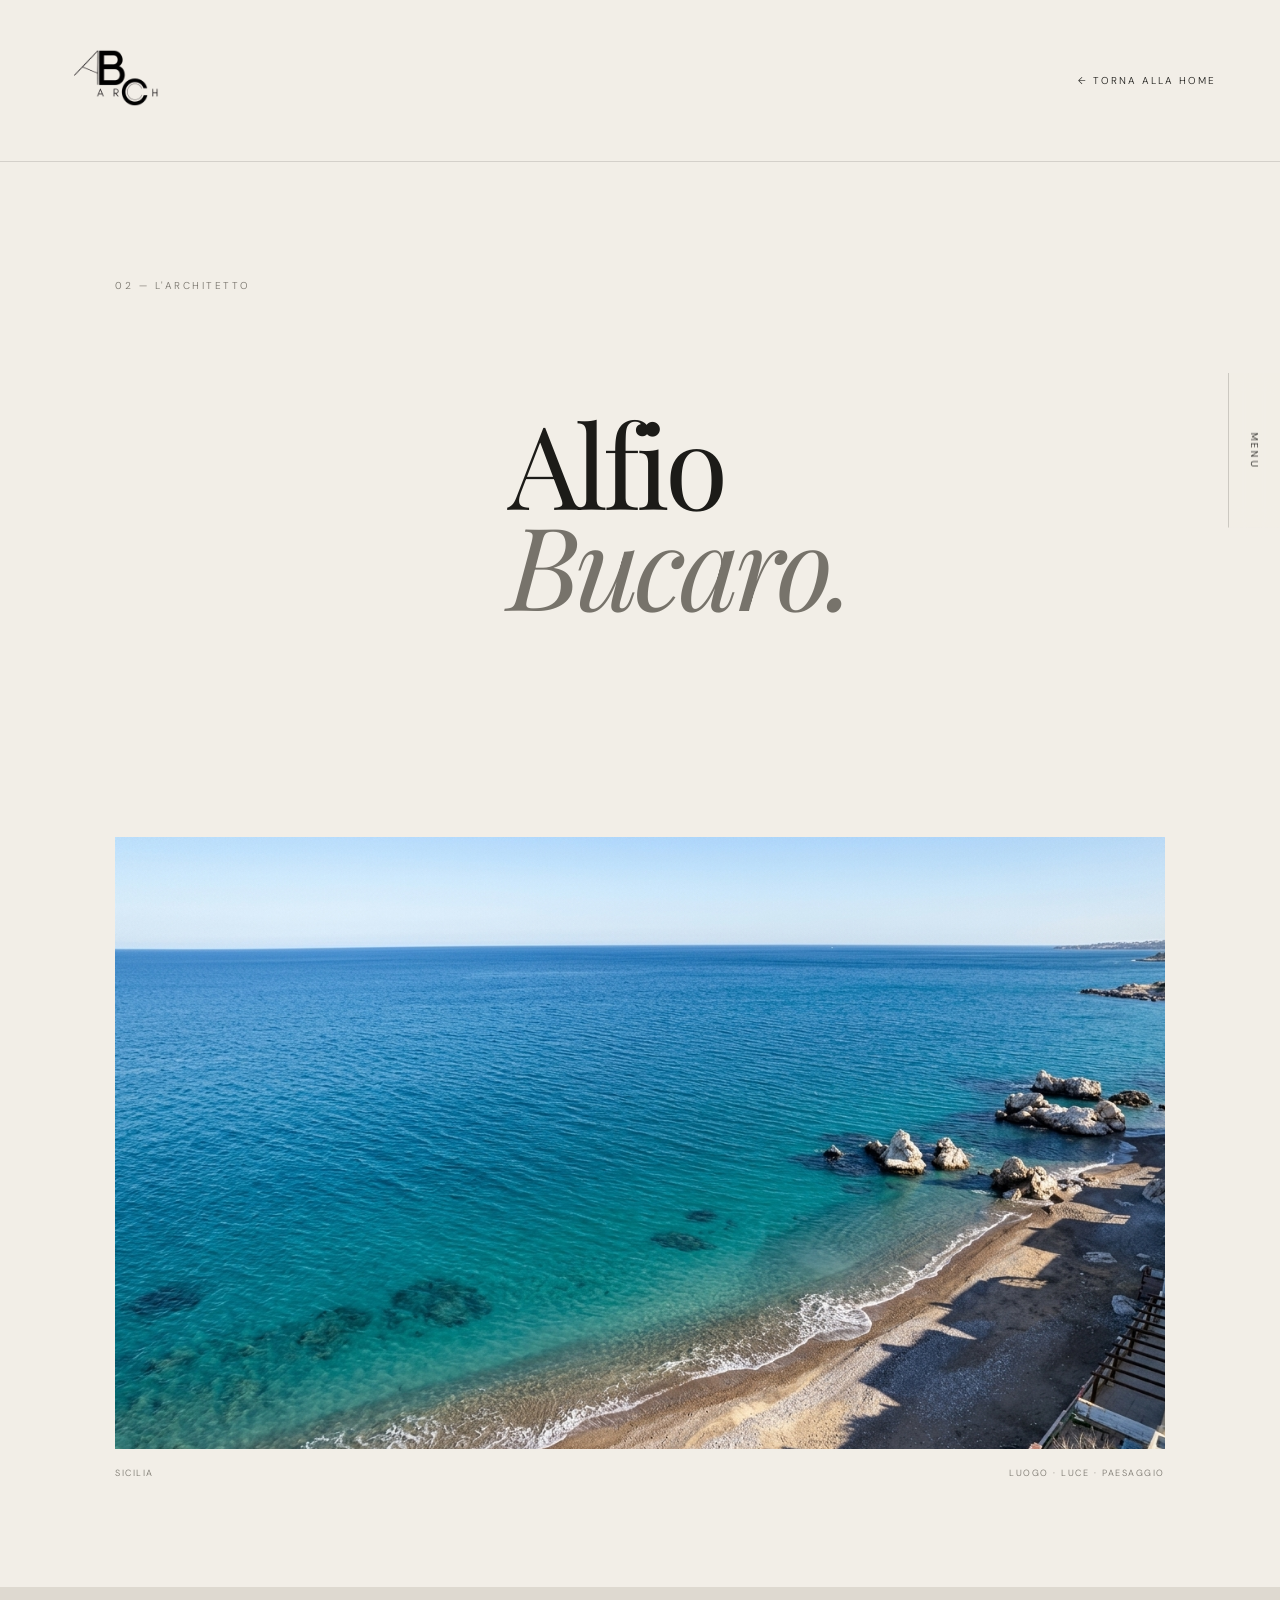
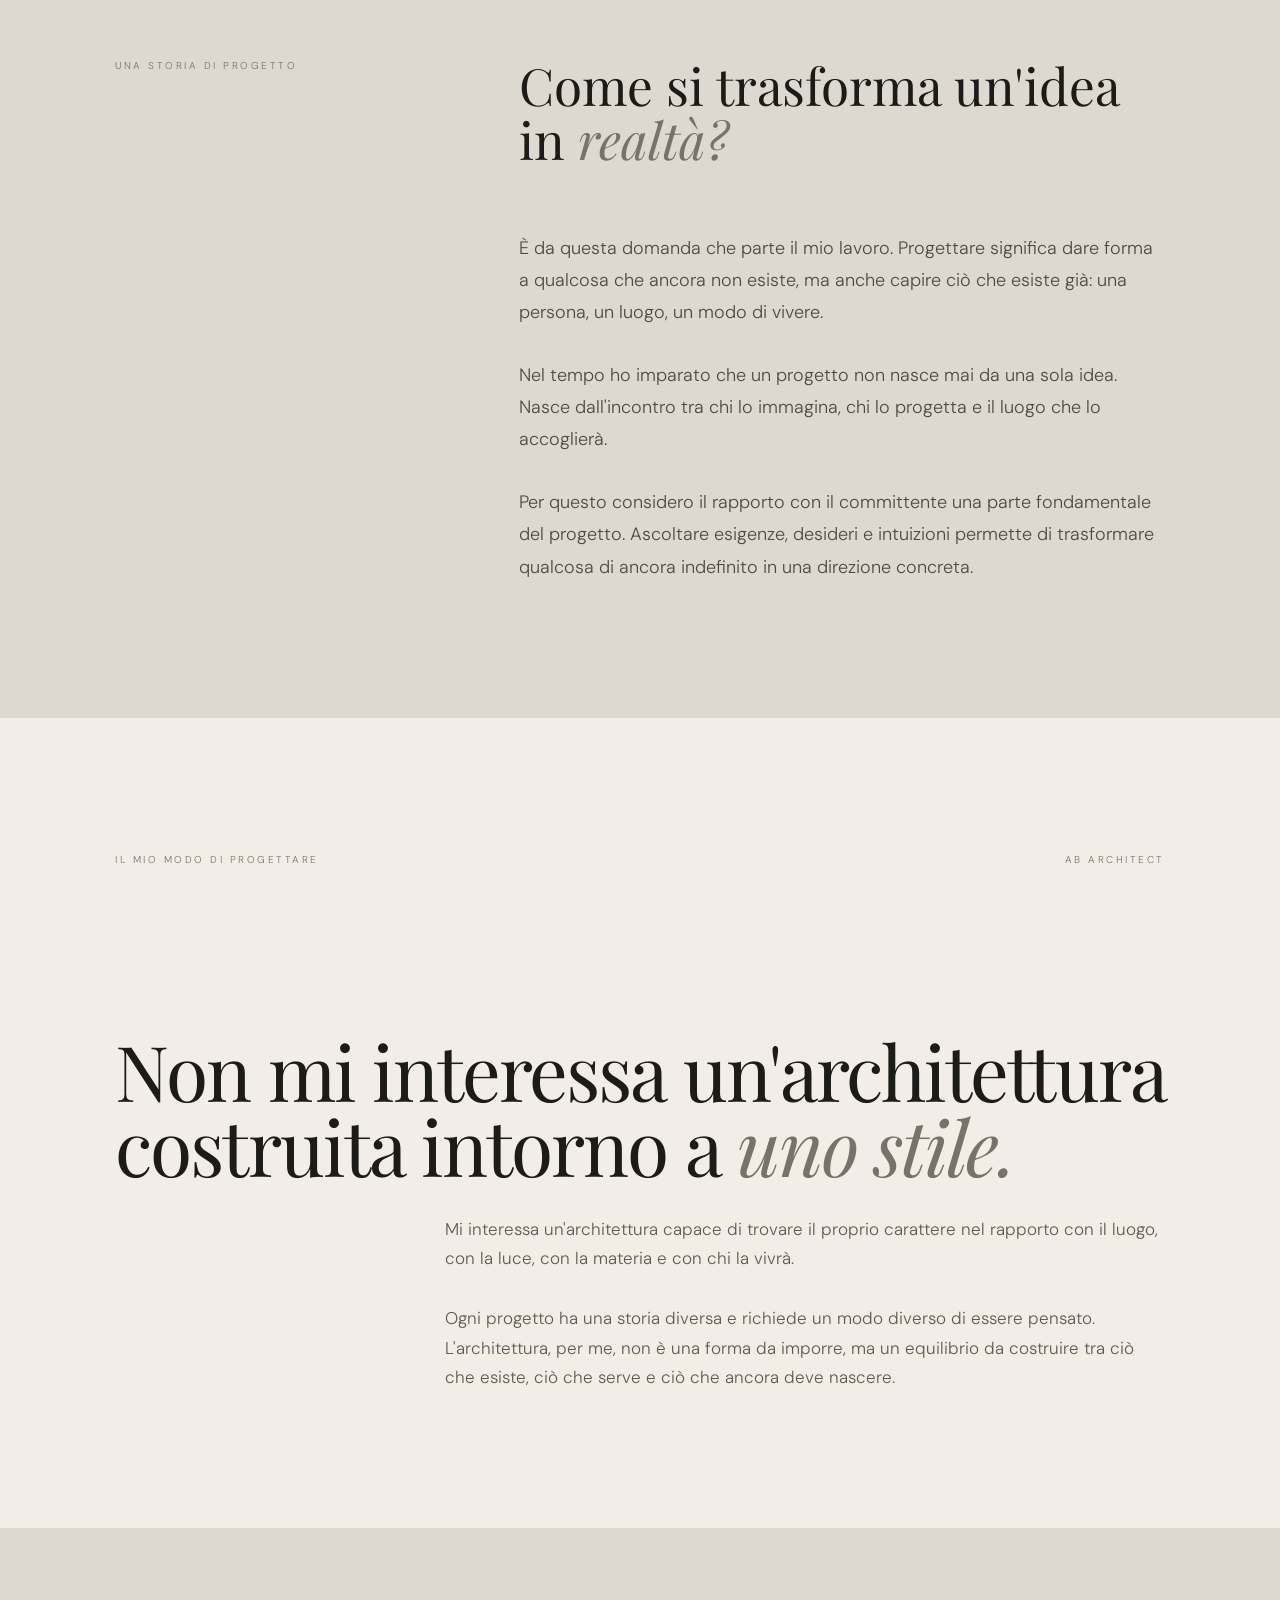
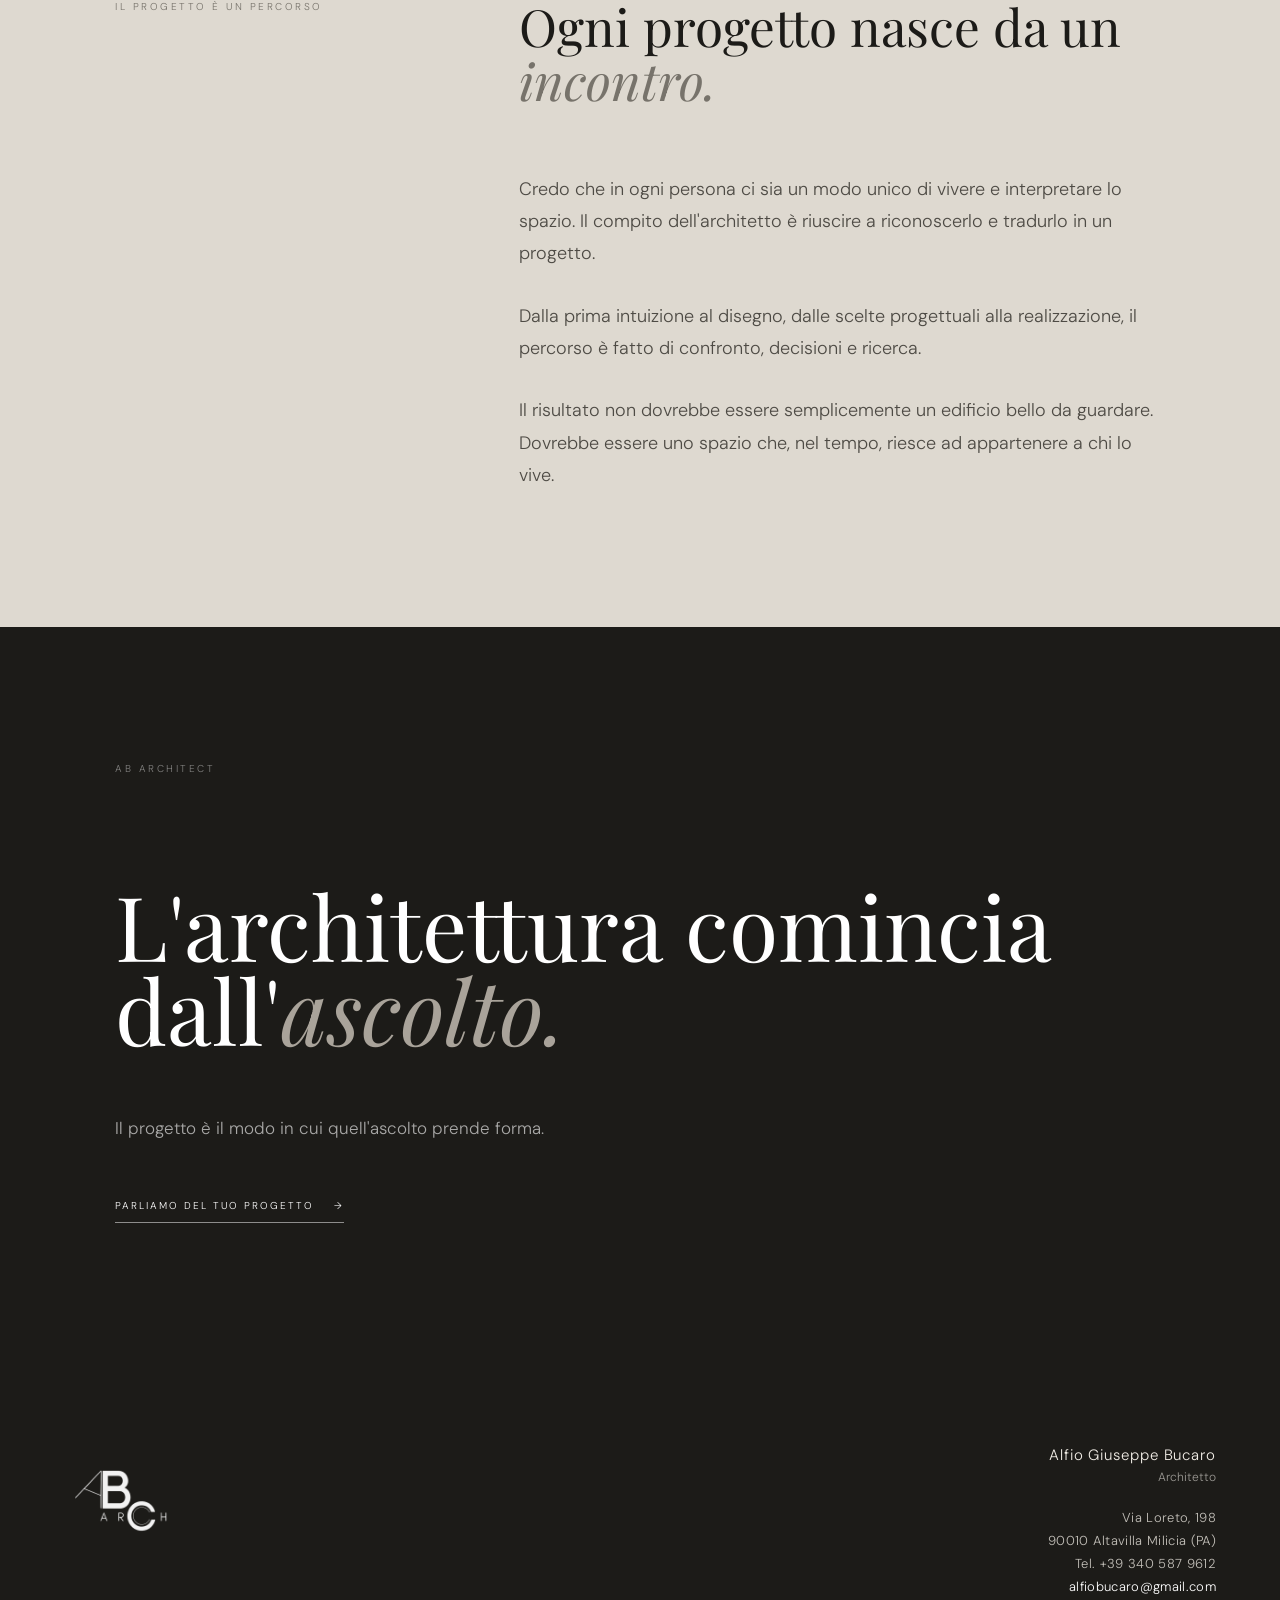
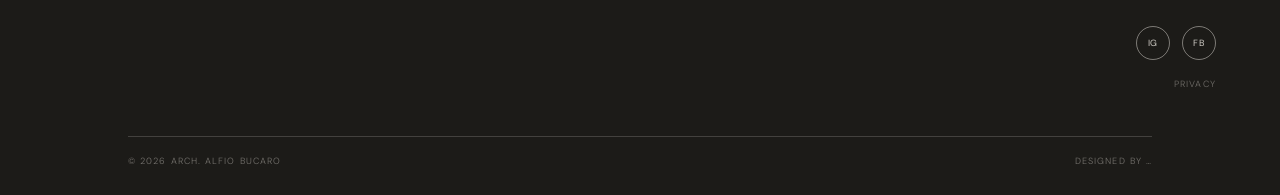
==== commit 0cde1383: "Add files via upload" ====
--- a/chi-siamo.html
+++ b/chi-siamo.html
@@ -1,19 +1,13 @@
 <!DOCTYPE html>
-
 <html lang="it">
 
 <head>
 
     <meta charset="UTF-8">
 
-    <meta
-        name="viewport"
-        content="width=device-width, initial-scale=1.0"
-    >
-
-    <title>
-        Alfio Bucaro — Architetto a Palermo | AB Architect
-    </title>
+    <meta name="viewport" content="width=device-width, initial-scale=1.0">
+
+    <title>Alfio Bucaro — Architetto a Palermo | AB Architect</title>
 
     <meta
         name="description"
@@ -25,11 +19,7 @@
         content="Alfio Bucaro, architetto Palermo, architetto Sicilia, AB Architect, progettazione architettonica Palermo, architettura Sicilia"
     >
 
-    <link
-        rel="stylesheet"
-        href="css/stile.css"
-    >
-
+    <link rel="stylesheet" href="css/stile.css">
 
     <style>
 
@@ -53,7 +43,8 @@
 
             width: 100%;
 
-            padding: 28px 5vw;
+            padding:
+                28px 5vw;
 
             display: flex;
 
@@ -149,128 +140,60 @@
 
         .about-intro-title em {
             color: #77736b;
-
             font-weight: 400;
         }
 
 
         /* =================================================
-           FOTO ARCHITETTO
+           MARE
         ================================================= */
 
-        .about-portrait {
+        .about-image {
             padding:
                 0 9vw
-                13vh;
-
-            background: #f2eee7;
-        }
-
-
-        .about-portrait-inner {
+                12vh;
+        }
+
+
+        .about-image-frame {
             width: 100%;
 
-            max-width: 1180px;
-
-            margin: 0 auto;
-        }
-
-
-        .about-portrait-label {
-            margin-bottom: 18px;
+            height: 68vh;
+
+            min-height: 480px;
+
+            overflow: hidden;
+
+            position: relative;
+        }
+
+
+        .about-image-frame img {
+            width: 100%;
+            height: 100%;
+
+            display: block;
+
+            object-fit: cover;
+
+            object-position: center;
+
+            transform: scale(1.025);
+        }
+
+
+        .about-image-caption {
+            margin-top: 18px;
 
             display: flex;
 
-            align-items: center;
-
             justify-content: space-between;
 
             gap: 30px;
 
-            font-family:
-                Arial,
-                sans-serif;
-
             font-size: 9px;
 
-            line-height: 1;
-
-            letter-spacing: 0.18em;
-
-            text-transform: uppercase;
-
-            color: #77736b;
-        }
-
-
-        .about-portrait-frame {
-            position: relative;
-
-            width: 100%;
-
-            height: auto;
-
-            overflow: hidden;
-
-            background: #ded9d0;
-        }
-
-
-        .about-portrait-frame::after {
-            content: "";
-
-            position: absolute;
-
-            inset: 0;
-
-            background:
-                rgba(242, 238, 231, 0.10);
-
-            pointer-events: none;
-        }
-
-
-        .about-portrait-frame img {
-            display: block;
-
-            width: 100%;
-
-            height: auto;
-
-            max-height: 560px;
-
-            object-fit: cover;
-
-            object-position: center;
-
-            opacity: 0.92;
-
-            filter:
-                saturate(0.82)
-                contrast(0.97);
-
-            transform: scale(1.01);
-        }
-
-
-        .about-portrait-caption {
-            margin-top: 14px;
-
-            display: flex;
-
-            justify-content: space-between;
-
-            gap: 30px;
-
-            font-family:
-                Arial,
-                sans-serif;
-
-            font-size: 8px;
-
-            line-height: 1.4;
-
-            letter-spacing: 0.15em;
+            letter-spacing: 0.17em;
 
             text-transform: uppercase;
 
@@ -380,7 +303,6 @@
             display: flex;
 
             justify-content: space-between;
-
             align-items: flex-start;
         }
 
@@ -425,15 +347,6 @@
 
 
         /* =================================================
-           COLLABORAZIONE
-        ================================================= */
-
-        .about-story + .about-philosophy {
-            margin-top: 0;
-        }
-
-
-        /* =================================================
            CHIUSURA
         ================================================= */
 
@@ -602,35 +515,19 @@
             }
 
 
-            /* FOTO */
-
-            .about-portrait {
+            .about-image {
                 padding:
                     0 8vw
                     10vh;
             }
 
 
-            .about-portrait-label {
-                margin-bottom: 14px;
-
-                font-size: 8px;
-            }
-
-
-            .about-portrait-frame img {
-                max-height: none;
-
-                opacity: 0.92;
-            }
-
-
-            .about-portrait-caption {
-                font-size: 7px;
-            }
-
-
-            /* STORY */
+            .about-image-frame {
+                height: 58vh;
+
+                min-height: 400px;
+            }
+
 
             .about-story {
                 padding:
@@ -648,8 +545,6 @@
             }
 
 
-            /* PHILOSOPHY */
-
             .about-philosophy {
                 min-height: auto;
 
@@ -673,8 +568,6 @@
                 margin-left: 0;
             }
 
-
-            /* CLOSING */
 
             .about-closing {
                 padding:
@@ -688,8 +581,6 @@
             }
 
 
-            /* FOOTER */
-
             .footer-bottom {
                 flex-direction: column;
 
@@ -725,43 +616,24 @@
             }
 
 
-            /* FOTO */
-
-            .about-portrait {
+            .about-image {
                 padding:
                     0 7vw
                     9vh;
             }
 
 
-            .about-portrait-label {
-                margin-bottom: 12px;
-
-                font-size: 7px;
-
-                letter-spacing: 0.13em;
-            }
-
-
-            .about-portrait-frame img {
-                width: 100%;
-
-                height: auto;
-
-                opacity: 0.90;
-            }
-
-
-            .about-portrait-caption {
-                margin-top: 11px;
-
-                font-size: 7px;
-
-                letter-spacing: 0.11em;
-            }
-
-
-            /* STORY */
+            .about-image-frame {
+                height: 62vh;
+
+                min-height: 430px;
+            }
+
+
+            .about-image-caption {
+                font-size: 8px;
+            }
+
 
             .about-story {
                 padding:
@@ -780,8 +652,6 @@
             }
 
 
-            /* PHILOSOPHY */
-
             .about-philosophy {
                 padding:
                     10vh 7vw
@@ -799,8 +669,6 @@
             }
 
 
-            /* CLOSING */
-
             .about-closing {
                 padding:
                     10vh 7vw
@@ -812,6 +680,7 @@
                 font-size: 53px;
             }
 
+
         }
 
     </style>
@@ -822,613 +691,581 @@
 <body class="about-page">
 
 
+<!-- =====================================================
+     MENU LATERALE
+===================================================== -->
+
+<button
+    class="menu-trigger visible"
+    id="menuTrigger"
+    type="button"
+    aria-label="Apri menu"
+    aria-expanded="false"
+>
+    <span>MENU</span>
+</button>
+
+
+<nav
+    class="menu"
+    id="menu"
+    aria-label="Menu principale"
+>
+
+    <div class="menu-inner">
+
+
+        <div class="menu-top">
+
+            <span>
+                AB ARCHITECT
+            </span>
+
+            <button
+                class="close"
+                id="closeMenu"
+                type="button"
+            >
+                CHIUDI ×
+            </button>
+
+        </div>
+
+
+        <div class="menu-links">
+
+            <a href="progetti.html">
+                Progetti
+            </a>
+
+            <a href="chi-siamo.html">
+                Chi siamo
+            </a>
+
+            <a href="index.html#contact">
+                Contatti
+            </a>
+
+        </div>
+
+
+        <div class="menu-bottom">
+
+            <span>
+                AB ARCHITECT
+            </span>
+
+            <span>
+                PALERMO · SICILIA
+            </span>
+
+        </div>
+
+
+    </div>
+
+</nav>
+
+
+
+<!-- =====================================================
+     HEADER
+===================================================== -->
+
+<header class="about-header">
+
+
+    <a
+        href="index.html"
+        class="about-header-logo"
+        aria-label="AB Architect — Home"
+    >
+
+        <img
+            src="immagini/Logo_AB.png"
+            alt="AB Architect"
+        >
+
+    </a>
+
+
+    <a
+        href="index.html"
+        class="about-header-back"
+    >
+
+        ← Torna alla home
+
+    </a>
+
+
+</header>
+
+
+
+<!-- =====================================================
+     INTRO
+===================================================== -->
+
+<main>
+
+
+    <section class="about-intro">
+
+
+        <div class="about-intro-index">
+
+            <div class="section-number">
+                02 — L'ARCHITETTO
+            </div>
+
+        </div>
+
+
+        <div class="about-intro-content">
+
+
+            <h1 class="about-intro-title">
+
+                Alfio<br>
+                <em>Bucaro.</em>
+
+            </h1>
+
+
+        </div>
+
+
+    </section>
+
+
+
     <!-- =================================================
-         MENU LATERALE
+         MARE
     ================================================= -->
 
-    <button
-        class="menu-trigger visible"
-        id="menuTrigger"
-        type="button"
-        aria-label="Apri menu"
-        aria-expanded="false"
-    >
+    <section class="about-image">
+
+
+        <div class="about-image-frame">
+
+            <img
+                src="immagini/Mare.jpg"
+                alt="Paesaggio mediterraneo della Sicilia"
+            >
+
+        </div>
+
+
+        <div class="about-image-caption">
+
+            <span>
+                Sicilia
+            </span>
+
+            <span>
+                Luogo · Luce · Paesaggio
+            </span>
+
+        </div>
+
+
+    </section>
+
+
+
+    <!-- =================================================
+         STORIA
+    ================================================= -->
+
+    <section class="about-story">
+
+
+        <div class="about-story-label">
+
+            UNA STORIA DI PROGETTO
+
+        </div>
+
+
+        <div class="about-story-content">
+
+
+            <p class="about-story-lead">
+
+                Come si trasforma un'idea
+                in <em>realtà?</em>
+
+            </p>
+
+
+            <div class="about-story-text">
+
+
+                <p>
+
+                    È da questa domanda che parte il mio lavoro.
+
+                    Progettare significa dare forma a qualcosa
+                    che ancora non esiste, ma anche capire ciò
+                    che esiste già: una persona, un luogo,
+                    un modo di vivere.
+
+                </p>
+
+
+                <p>
+
+                    Nel tempo ho imparato che un progetto
+                    non nasce mai da una sola idea.
+
+                    Nasce dall'incontro tra chi lo immagina,
+                    chi lo progetta e il luogo che lo accoglierà.
+
+                </p>
+
+
+                <p>
+
+                    Per questo considero il rapporto con il
+                    committente una parte fondamentale del
+                    progetto.
+
+                    Ascoltare esigenze, desideri e intuizioni
+                    permette di trasformare qualcosa di ancora
+                    indefinito in una direzione concreta.
+
+                </p>
+
+
+            </div>
+
+
+        </div>
+
+
+    </section>
+
+
+
+    <!-- =================================================
+         IDEA DI ARCHITETTURA
+    ================================================= -->
+
+    <section class="about-philosophy">
+
+
+        <div class="about-philosophy-top">
+
+
+            <div class="section-number">
+                IL MIO MODO DI PROGETTARE
+            </div>
+
+
+            <div class="section-number">
+                AB ARCHITECT
+            </div>
+
+
+        </div>
+
+
+        <div class="about-philosophy-statement">
+
+            Non mi interessa
+            un'architettura costruita
+            intorno a <em>uno stile.</em>
+
+        </div>
+
+
+        <p class="about-philosophy-bottom">
+
+            Mi interessa un'architettura capace di trovare
+            il proprio carattere nel rapporto con il luogo,
+            con la luce, con la materia e con chi la vivrà.
+
+            <br><br>
+
+            Ogni progetto ha una storia diversa e richiede
+            un modo diverso di essere pensato.
+
+            L'architettura, per me, non è una forma da imporre,
+            ma un equilibrio da costruire tra ciò che esiste,
+            ciò che serve e ciò che ancora deve nascere.
+
+        </p>
+
+
+    </section>
+
+
+
+    <!-- =================================================
+         COLLABORAZIONE
+    ================================================= -->
+
+    <section class="about-story">
+
+
+        <div class="about-story-label">
+
+            IL PROGETTO È UN PERCORSO
+
+        </div>
+
+
+        <div class="about-story-content">
+
+
+            <p class="about-story-lead">
+
+                Ogni progetto
+                nasce da un <em>incontro.</em>
+
+            </p>
+
+
+            <div class="about-story-text">
+
+
+                <p>
+
+                    Credo che in ogni persona ci sia un modo
+                    unico di vivere e interpretare lo spazio.
+
+                    Il compito dell'architetto è riuscire a
+                    riconoscerlo e tradurlo in un progetto.
+
+                </p>
+
+
+                <p>
+
+                    Dalla prima intuizione al disegno,
+                    dalle scelte progettuali alla realizzazione,
+                    il percorso è fatto di confronto,
+                    decisioni e ricerca.
+
+                </p>
+
+
+                <p>
+
+                    Il risultato non dovrebbe essere semplicemente
+                    un edificio bello da guardare.
+
+                    Dovrebbe essere uno spazio che, nel tempo,
+                    riesce ad appartenere a chi lo vive.
+
+                </p>
+
+
+            </div>
+
+
+        </div>
+
+
+    </section>
+
+
+
+    <!-- =================================================
+         CHIUSURA
+    ================================================= -->
+
+    <section class="about-closing">
+
+
+        <div class="about-closing-inner">
+
+
+            <div class="about-closing-number">
+                AB ARCHITECT
+            </div>
+
+
+            <h2 class="about-closing-title">
+
+                L'architettura
+                comincia dall'<em>ascolto.</em>
+
+            </h2>
+
+
+            <p class="about-closing-text">
+
+                Il progetto è il modo in cui quell'ascolto
+                prende forma.
+
+            </p>
+
+
+            <a
+                href="index.html#contact"
+                class="about-contact-link"
+            >
+
+                Parliamo del tuo progetto
+
+                <span>
+                    →
+                </span>
+
+            </a>
+
+
+        </div>
+
+
+    </section>
+
+
+</main>
+
+
+
+<!-- =====================================================
+     FOOTER
+===================================================== -->
+
+
+<footer>
+
+
+    <!-- =================================================
+         LOGO
+    ================================================= -->
+
+    <div class="footer-logo">
+
+        <img
+            src="immagini/Logo_AB.png"
+            alt="AB Architect"
+        >
+
+    </div>
+
+
+
+    <!-- =================================================
+         CENTRO
+    ================================================= -->
+
+    <div class="footer-center">
+
+
+        
+
+
+    </div>
+
+
+
+    <!-- =================================================
+         CONTATTI
+    ================================================= -->
+
+    <div class="footer-right">
+
+
+        <div class="footer-contact-name">
+            Alfio Giuseppe Bucaro
+        </div>
+
+
+        <div class="footer-contact-role">
+            Architetto
+        </div>
+
+
+        <div class="footer-contact-details">
+
+            Via Loreto, 198<br>
+
+            90010 Altavilla Milicia (PA)<br>
+
+            Tel. +39 340 587 9612<br>
+
+            <a href="mailto:alfiobucaro@gmail.com">
+                alfiobucaro@gmail.com
+            </a>
+
+        </div>
+
+
+
+        <div class="footer-social">
+
+
+            <a
+                href="https://www.instagram.com/alfiobucaroarchitetto"
+                target="_blank"
+                rel="noopener noreferrer"
+                aria-label="Instagram"
+            >
+                IG
+            </a>
+
+
+            <a
+                href="https://www.facebook.com/bucaroalfio/"
+                target="_blank"
+                rel="noopener noreferrer"
+                aria-label="Facebook"
+            >
+                FB
+            </a>
+
+
+        </div>
+
+
+
+        <a
+            href="privacy.html"
+            class="footer-privacy"
+        >
+            Privacy 
+        </a>
+
+
+    </div>
+
+
+
+    <!-- =================================================
+         COPYRIGHT
+    ================================================= -->
+
+    <div class="footer-bottom">
+
 
         <span>
-            MENU
+            © 2026 Arch. Alfio Bucaro
         </span>
 
-    </button>
-
-
-    <nav
-        class="menu"
-        id="menu"
-        aria-label="Menu principale"
-    >
-
-        <div class="menu-inner">
-
-
-            <div class="menu-top">
-
-                <span>
-                    AB ARCHITECT
-                </span>
-
-
-                <button
-                    class="close"
-                    id="closeMenu"
-                    type="button"
-                >
-                    CHIUDI ×
-                </button>
-
-            </div>
-
-
-            <div class="menu-links">
-
-                <a href="progetti.html">
-                    Progetti
-                </a>
-
-
-                <a href="chi-siamo.html">
-                    Chi siamo
-                </a>
-
-
-                <a href="index.html#contact">
-                    Contatti
-                </a>
-
-            </div>
-
-
-            <div class="menu-bottom">
-
-                <span>
-                    AB ARCHITECT
-                </span>
-
-
-                <span>
-                    PALERMO · SICILIA
-                </span>
-
-            </div>
-
-
-        </div>
-
-    </nav>
-
-
-
-    <!-- =================================================
-         HEADER
-    ================================================= -->
-
-    <header class="about-header">
-
-
-        <a
-            href="index.html"
-            class="about-header-logo"
-            aria-label="AB Architect — Home"
-        >
-
-            <img
-                src="immagini/Logo_AB.png"
-                alt="AB Architect"
-            >
-
-        </a>
-
-
-        <a
-            href="index.html"
-            class="about-header-back"
-        >
-
-            ← Torna alla home
-
-        </a>
-
-
-    </header>
-
-
-
-    <!-- =================================================
-         CONTENUTO
-    ================================================= -->
-
-    <main>
-
-
-        <!-- =================================================
-             INTRO
-        ================================================= -->
-
-        <section class="about-intro">
-
-
-            <div class="about-intro-index">
-
-                <div class="section-number">
-                    02 — L'ARCHITETTO
-                </div>
-
-            </div>
-
-
-            <div class="about-intro-content">
-
-
-                <h1 class="about-intro-title">
-
-                    Alfio<br>
-
-                    <em>Bucaro.</em>
-
-                </h1>
-
-
-            </div>
-
-
-        </section>
-
-
-
-        <!-- =================================================
-             FOTO
-        ================================================= -->
-
-        <section class="about-portrait">
-
-
-            <div class="about-portrait-inner">
-
-
-                <div class="about-portrait-label">
-
-                    <span>
-                        LO SGUARDO
-                    </span>
-
-                    <span>
-                        AB ARCHITECT
-                    </span>
-
-                </div>
-
-
-                <div class="about-portrait-frame">
-
-                    <img
-                        src="immagini/Alfio_Bucaro.jpg"
-                        alt="Alfio Bucaro, architetto"
-                    >
-
-                </div>
-
-
-                <div class="about-portrait-caption">
-
-                    <span>
-                        Palermo · Sicilia
-                    </span>
-
-                    <span>
-                        Architettura · Progetto · Luogo
-                    </span>
-
-                </div>
-
-
-            </div>
-
-
-        </section>
-
-
-
-        <!-- =================================================
-             STORIA
-        ================================================= -->
-
-        <section class="about-story">
-
-
-            <div class="about-story-label">
-
-                UNA STORIA DI PROGETTO
-
-            </div>
-
-
-            <div class="about-story-content">
-
-
-                <p class="about-story-lead">
-
-                    Come si trasforma un'idea
-                    in <em>realtà?</em>
-
-                </p>
-
-
-                <div class="about-story-text">
-
-
-                    <p>
-
-                        È da questa domanda che parte il mio lavoro.
-
-                        Progettare significa dare forma a qualcosa
-                        che ancora non esiste, ma anche capire ciò
-                        che esiste già: una persona, un luogo,
-                        un modo di vivere.
-
-                    </p>
-
-
-                    <p>
-
-                        Nel tempo ho imparato che un progetto
-                        non nasce mai da una sola idea.
-
-                        Nasce dall'incontro tra chi lo immagina,
-                        chi lo progetta e il luogo che lo accoglierà.
-
-                    </p>
-
-
-                    <p>
-
-                        Per questo considero il rapporto con il
-                        committente una parte fondamentale del
-                        progetto.
-
-                        Ascoltare esigenze, desideri e intuizioni
-                        permette di trasformare qualcosa di ancora
-                        indefinito in una direzione concreta.
-
-                    </p>
-
-
-                </div>
-
-
-            </div>
-
-
-        </section>
-
-
-
-        <!-- =================================================
-             IDEA DI ARCHITETTURA
-        ================================================= -->
-
-        <section class="about-philosophy">
-
-
-            <div class="about-philosophy-top">
-
-
-                <div class="section-number">
-                    IL MIO MODO DI PROGETTARE
-                </div>
-
-
-                <div class="section-number">
-                    AB ARCHITECT
-                </div>
-
-
-            </div>
-
-
-            <div class="about-philosophy-statement">
-
-                Non mi interessa
-                un'architettura costruita
-                intorno a <em>uno stile.</em>
-
-            </div>
-
-
-            <p class="about-philosophy-bottom">
-
-                Mi interessa un'architettura capace di trovare
-                il proprio carattere nel rapporto con il luogo,
-                con la luce, con la materia e con chi la vivrà.
-
-                <br><br>
-
-                Ogni progetto ha una storia diversa e richiede
-                un modo diverso di essere pensato.
-
-                L'architettura, per me, non è una forma da imporre,
-                ma un equilibrio da costruire tra ciò che esiste,
-                ciò che serve e ciò che ancora deve nascere.
-
-            </p>
-
-
-        </section>
-
-
-
-        <!-- =================================================
-             COLLABORAZIONE
-        ================================================= -->
-
-        <section class="about-story">
-
-
-            <div class="about-story-label">
-
-                IL PROGETTO È UN PERCORSO
-
-            </div>
-
-
-            <div class="about-story-content">
-
-
-                <p class="about-story-lead">
-
-                    Ogni progetto
-                    nasce da un <em>incontro.</em>
-
-                </p>
-
-
-                <div class="about-story-text">
-
-
-                    <p>
-
-                        Credo che in ogni persona ci sia un modo
-                        unico di vivere e interpretare lo spazio.
-
-                        Il compito dell'architetto è riuscire a
-                        riconoscerlo e tradurlo in un progetto.
-
-                    </p>
-
-
-                    <p>
-
-                        Dalla prima intuizione al disegno,
-                        dalle scelte progettuali alla realizzazione,
-                        il percorso è fatto di confronto,
-                        decisioni e ricerca.
-
-                    </p>
-
-
-                    <p>
-
-                        Il risultato non dovrebbe essere semplicemente
-                        un edificio bello da guardare.
-
-                        Dovrebbe essere uno spazio che, nel tempo,
-                        riesce ad appartenere a chi lo vive.
-
-                    </p>
-
-
-                </div>
-
-
-            </div>
-
-
-        </section>
-
-
-
-        <!-- =================================================
-             CHIUSURA
-        ================================================= -->
-
-        <section class="about-closing">
-
-
-            <div class="about-closing-inner">
-
-
-                <div class="about-closing-number">
-
-                    AB ARCHITECT
-
-                </div>
-
-
-                <h2 class="about-closing-title">
-
-                    L'architettura
-                    comincia dall'<em>ascolto.</em>
-
-                </h2>
-
-
-                <p class="about-closing-text">
-
-                    Il progetto è il modo in cui quell'ascolto
-                    prende forma.
-
-                </p>
-
-
-                <a
-                    href="index.html#contact"
-                    class="about-contact-link"
-                >
-
-                    Parliamo del tuo progetto
-
-                    <span>
-                        →
-                    </span>
-
-                </a>
-
-
-            </div>
-
-
-        </section>
-
-
-    </main>
-
-
-
-    <!-- =================================================
-         FOOTER
-    ================================================= -->
-
-    <footer>
-
-
-        <!-- =================================================
-             LOGO
-        ================================================= -->
-
-        <div class="footer-logo">
-
-            <img
-                src="immagini/Logo_AB.png"
-                alt="AB Architect"
-            >
-
-        </div>
-
-
-
-        <!-- =================================================
-             CENTRO
-        ================================================= -->
-
-        <div class="footer-center">
-
-        </div>
-
-
-
-        <!-- =================================================
-             CONTATTI
-        ================================================= -->
-
-        <div class="footer-right">
-
-
-            <div class="footer-contact-name">
-
-                Alfio Giuseppe Bucaro
-
-            </div>
-
-
-            <div class="footer-contact-role">
-
-                Architetto
-
-            </div>
-
-
-            <div class="footer-contact-details">
-
-                Via Loreto, 198<br>
-
-                90010 Altavilla Milicia (PA)<br>
-
-                Tel. +39 340 587 9612<br>
-
-                <a href="mailto:alfiobucaro@gmail.com">
-                    alfiobucaro@gmail.com
-                </a>
-
-            </div>
-
-
-
-            <div class="footer-social">
-
-
-                <a
-                    href="https://www.instagram.com/alfiobucaroarchitetto"
-                    target="_blank"
-                    rel="noopener noreferrer"
-                    aria-label="Instagram"
-                >
-                    IG
-                </a>
-
-
-                <a
-                    href="https://www.facebook.com/bucaroalfio/"
-                    target="_blank"
-                    rel="noopener noreferrer"
-                    aria-label="Facebook"
-                >
-                    FB
-                </a>
-
-
-            </div>
-
-
-
-            <a
-                href="privacy.html"
-                class="footer-privacy"
-            >
-                Privacy
-            </a>
-
-
-        </div>
-
-
-
-        <!-- =================================================
-             COPYRIGHT
-        ================================================= -->
-
-        <div class="footer-bottom">
-
-
-            <span>
-                © 2026 Arch. Alfio Bucaro
-            </span>
-
-
-            <span>
-                Designed by …
-            </span>
-
-
-        </div>
-
-
-    </footer>
-
-
-
-    <!-- =================================================
-         JAVASCRIPT
-    ================================================= -->
-
-    <script src="js/script.js"></script>
+
+        <span>
+            Designed by …
+        </span>
+
+
+    </div>
+
+
+</footer>
+
+
+
+
+<!-- =====================================================
+     JAVASCRIPT
+===================================================== -->
+
+<script src="js/script.js"></script>
 
 
 </body>
